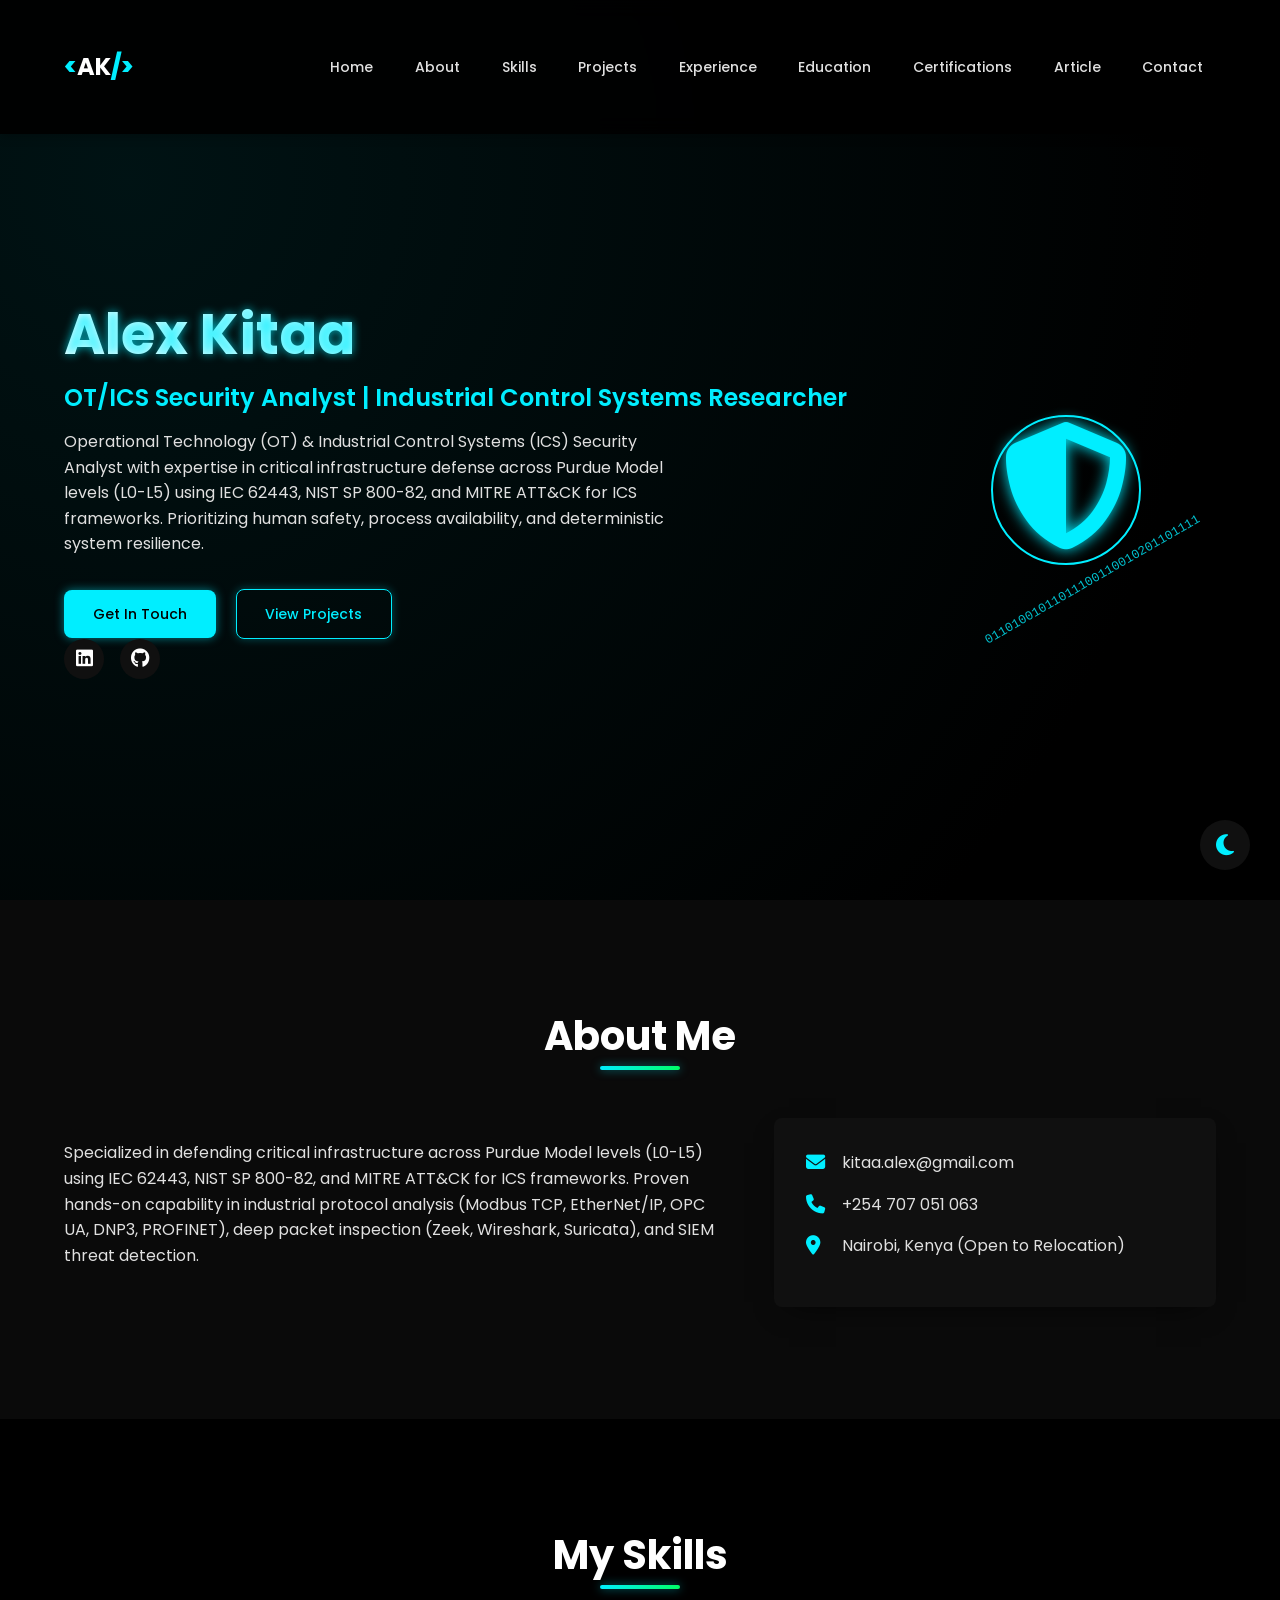
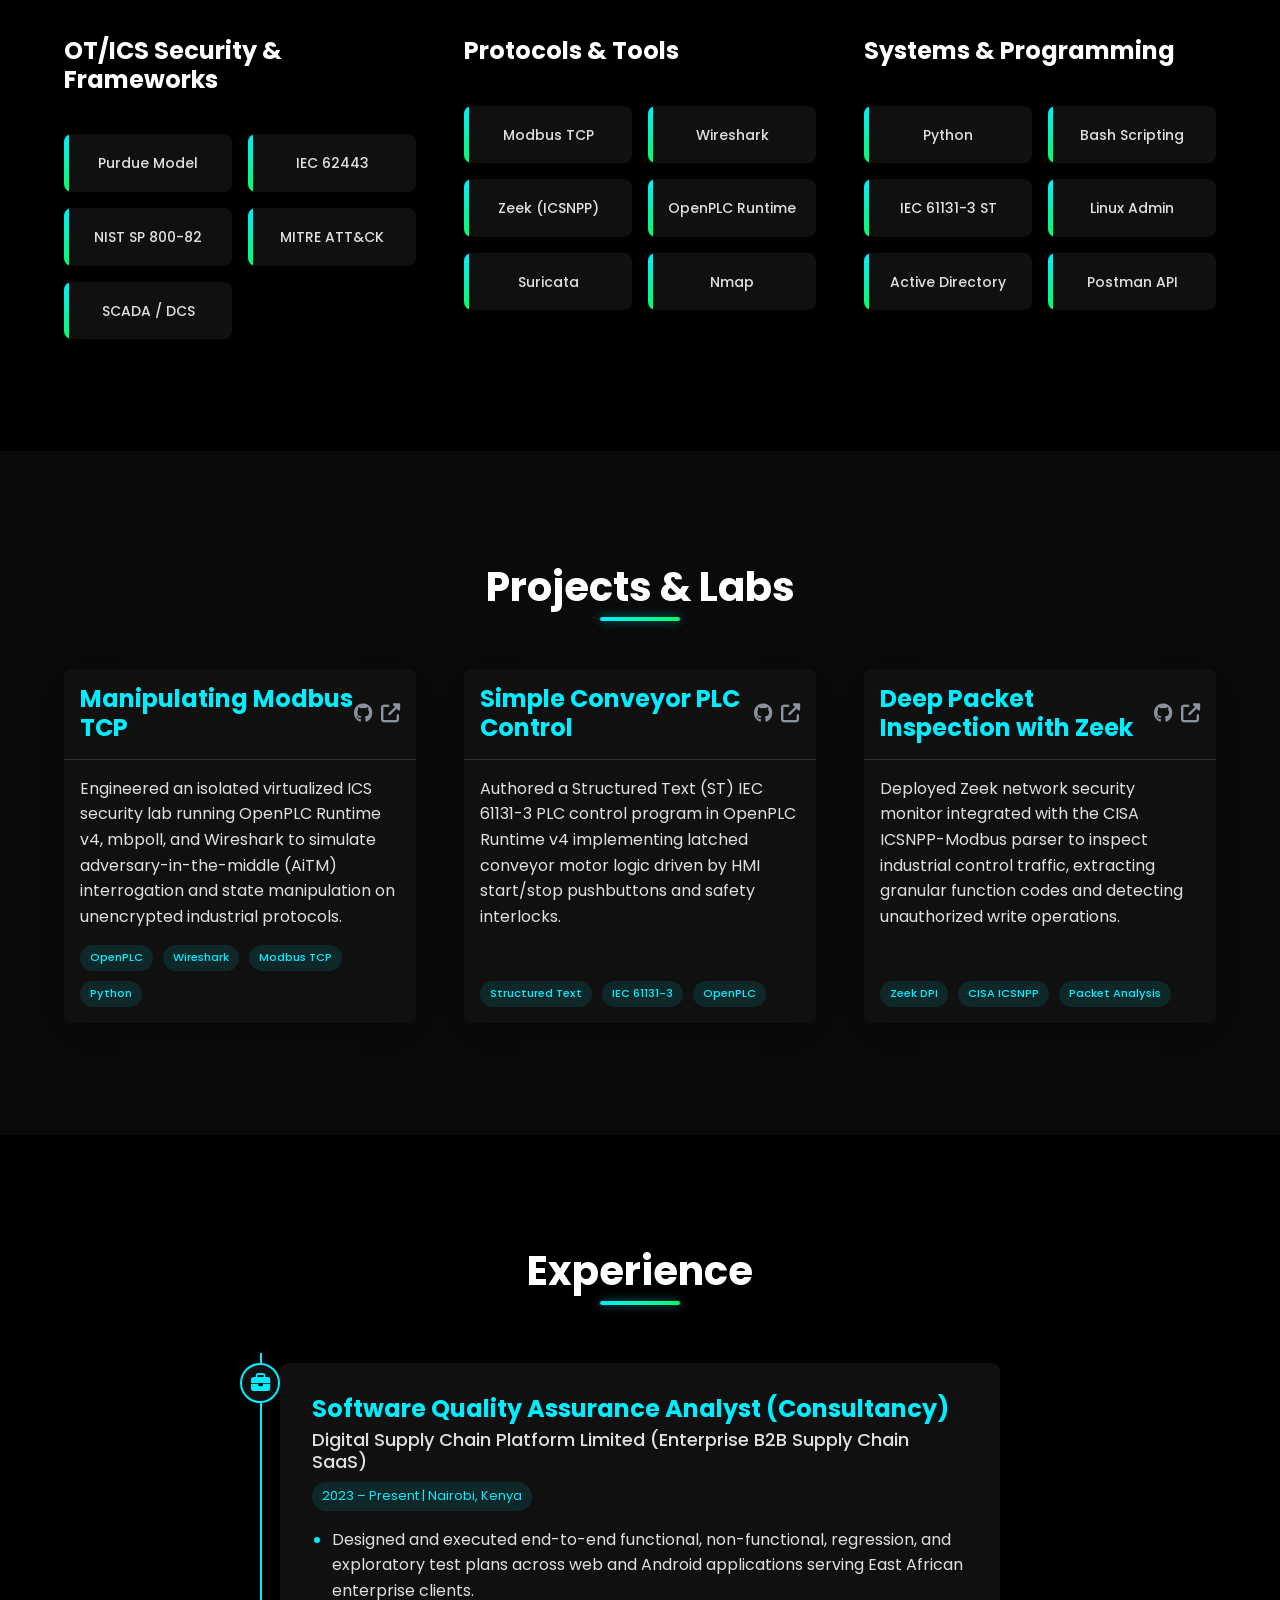
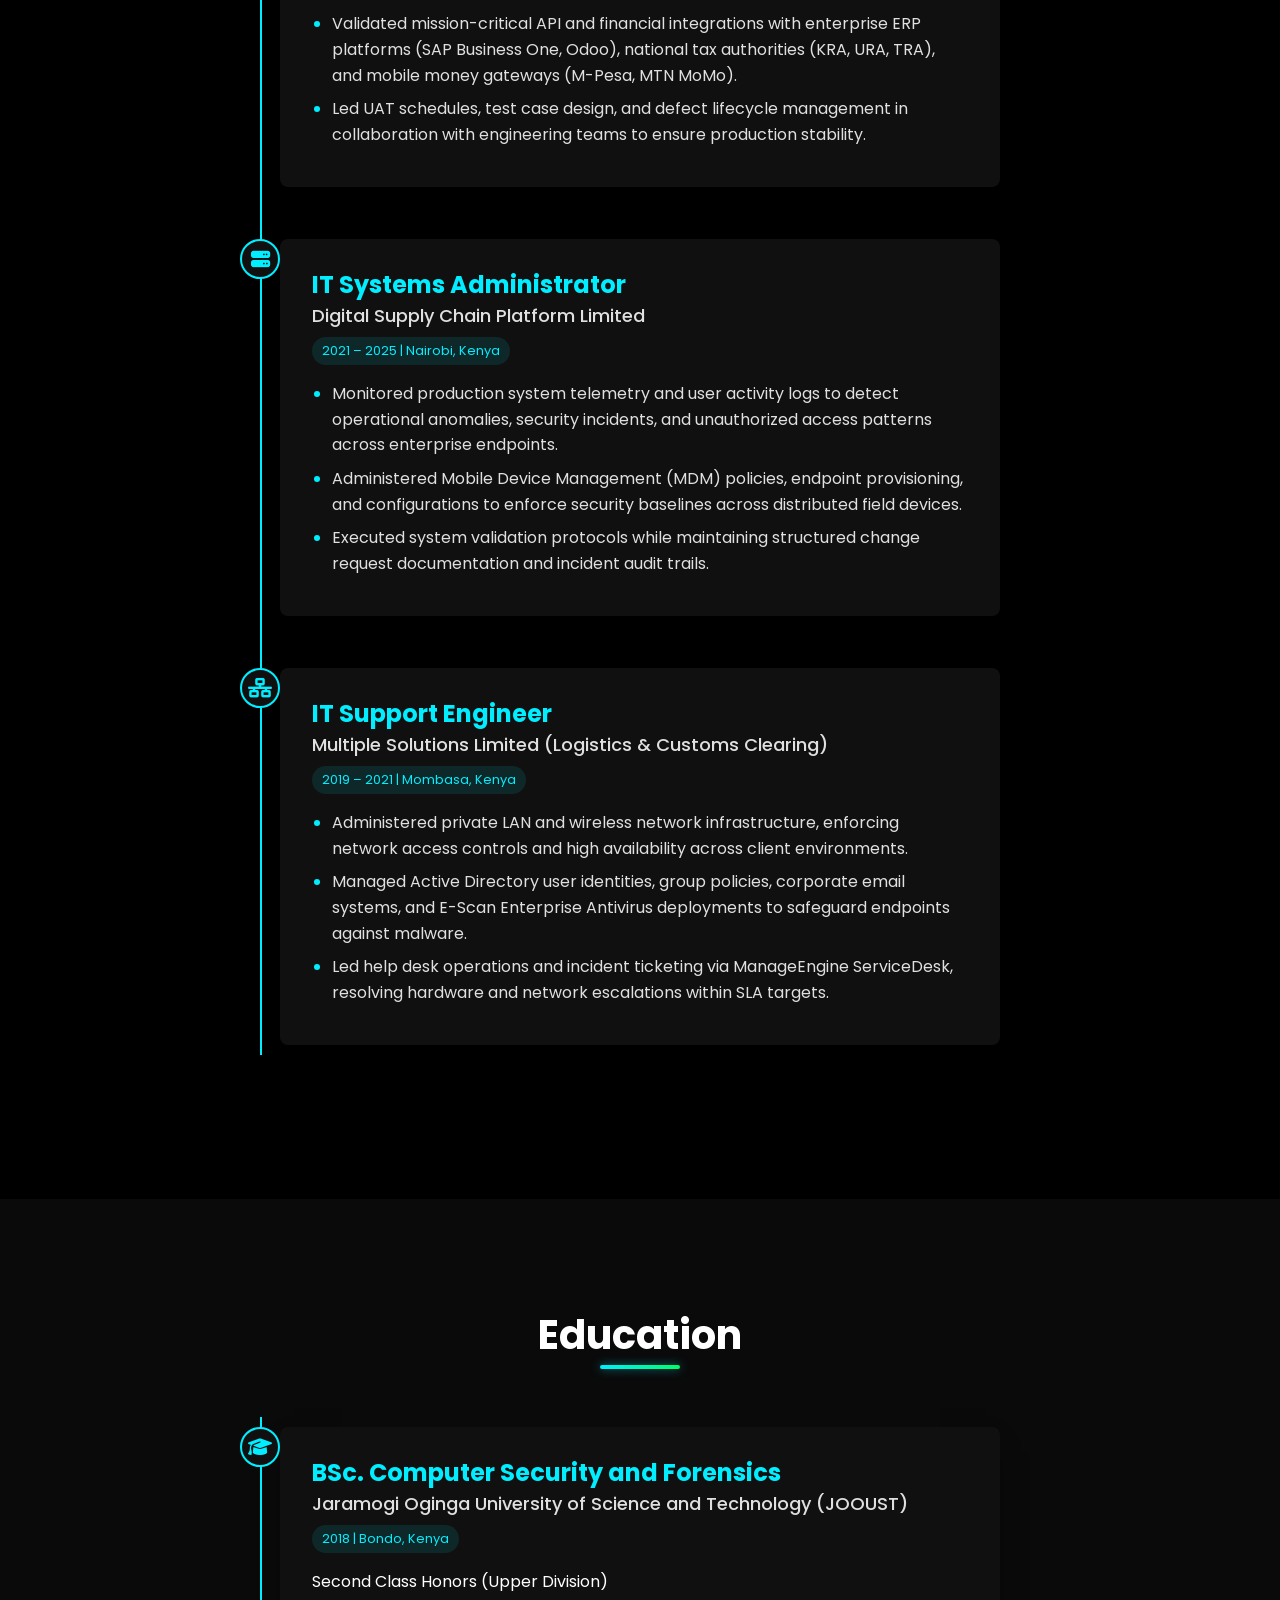
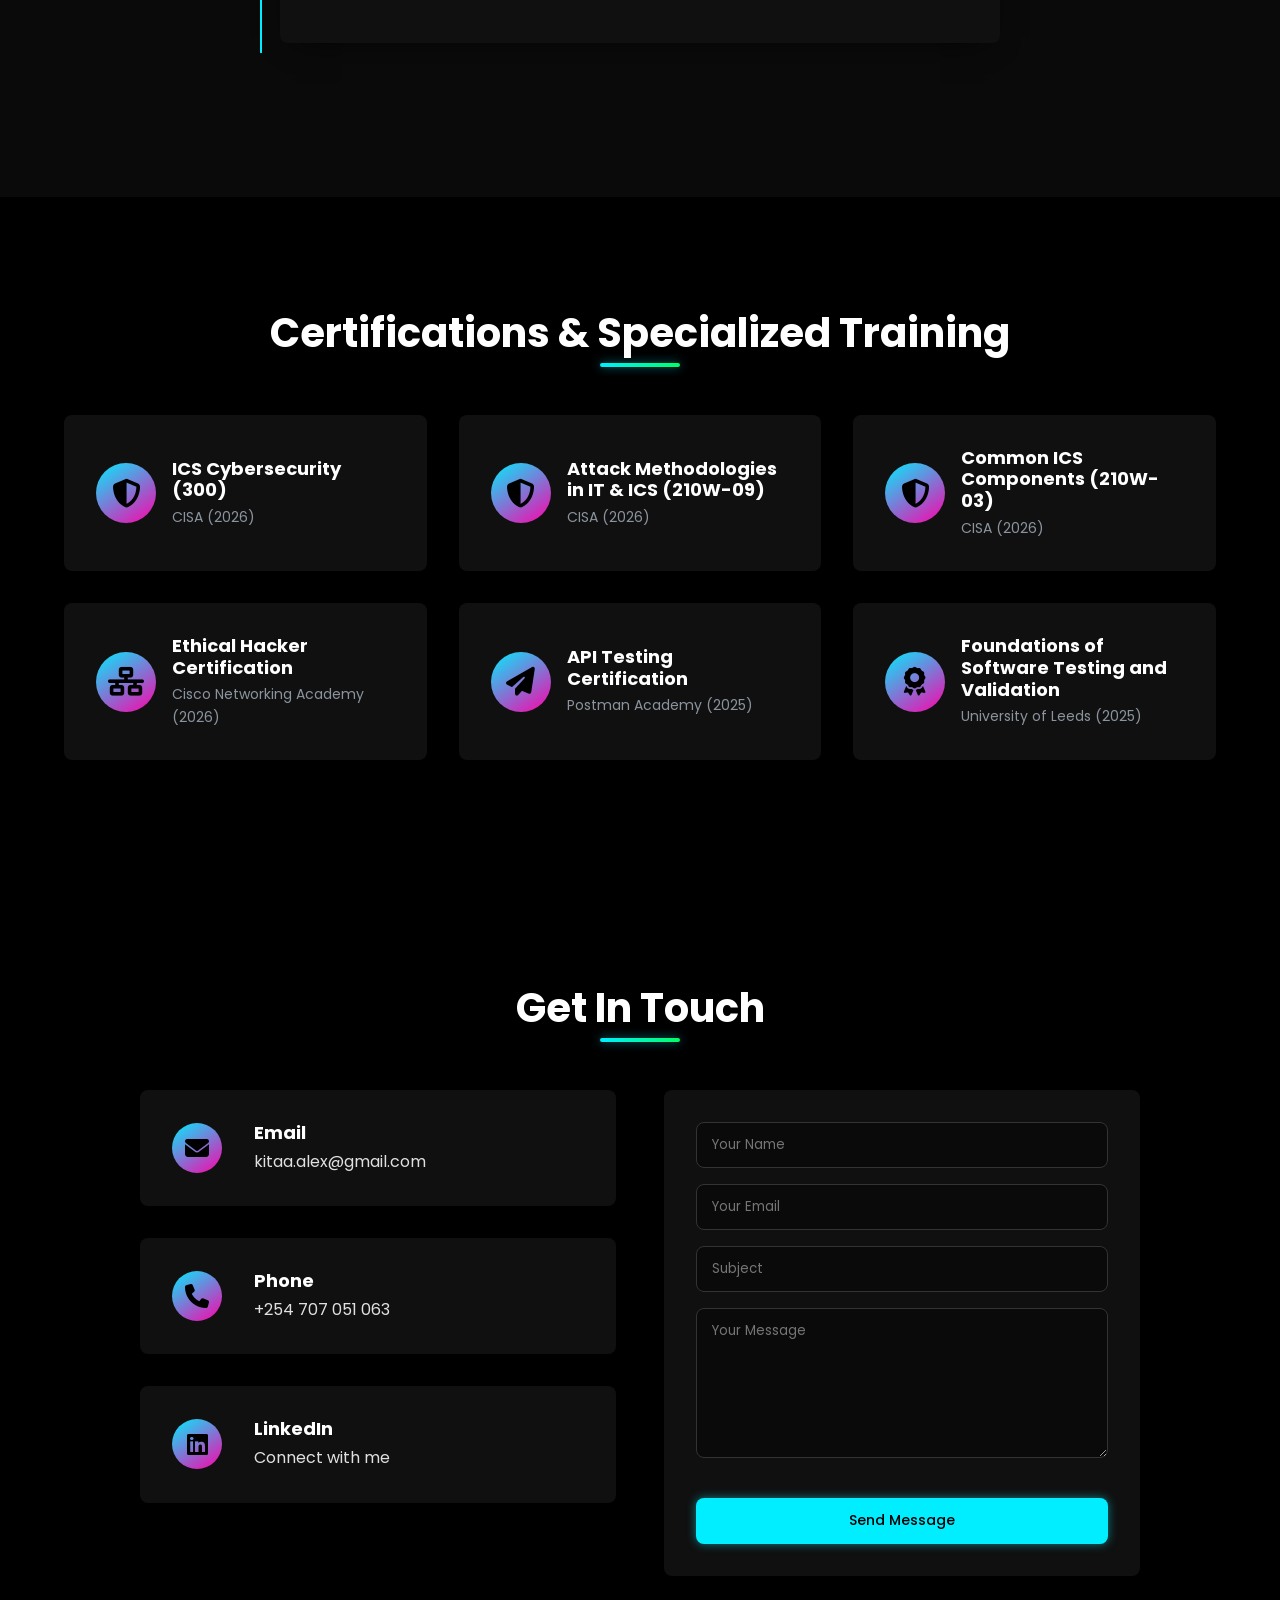
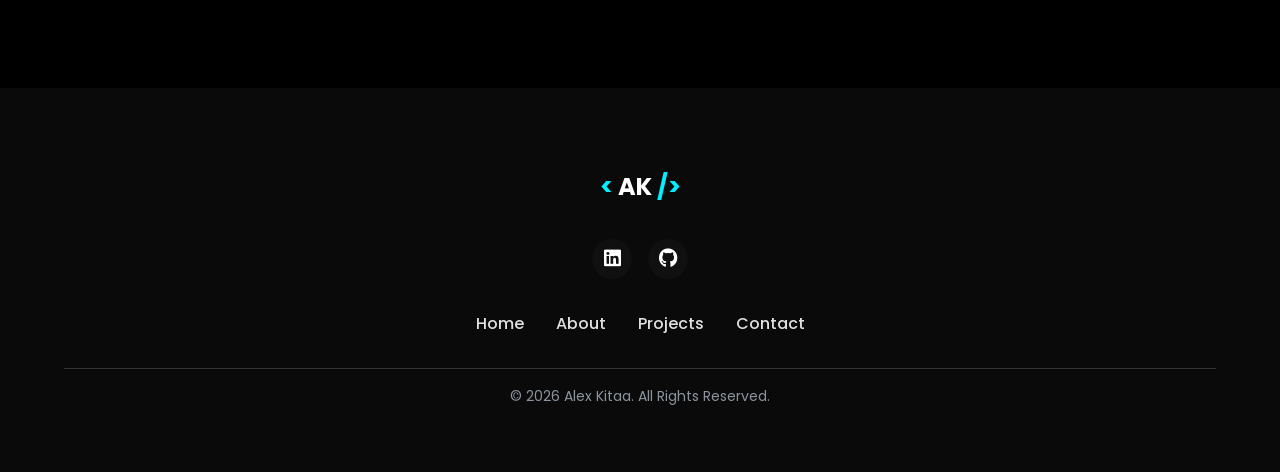
==== index.html @ 91e6d815 "Rename index.html.html to index.html" ====
<!DOCTYPE html>
<html lang="en">
<head>
    <meta charset="UTF-8">
    <meta name="viewport" content="width=device-width, initial-scale=1.0">
    <title>Alex Kitaa | OT/ICS Security Analyst | Industrial Network Security</title>
    <link rel="stylesheet" href="style.css">
    <link rel="stylesheet" href="https://cdnjs.cloudflare.com/ajax/libs/font-awesome/6.5.1/css/all.min.css">
    <link href="https://fonts.googleapis.com/css2?family=Poppins:wght@300;400;500;600;700;800&display=swap" rel="stylesheet">
</head>
<body>
    <!-- Header Navigation -->
    <header>
        <div class="container">
            <nav>
                <div class="logo">
                    <a href="#home"><span>&lt;</span> AK <span>/&gt;</span></a>
                </div>
                <ul class="nav-links">
                    <li><a href="#home">Home</a></li>
                    <li><a href="#about">About</a></li>
                    <li><a href="#skills">Skills</a></li>
                    <li><a href="#projects">Projects</a></li>
                    <li><a href="#experience">Experience</a></li>
                    <li><a href="#education">Education</a></li>
                    <li><a href="#certifications">Certifications</a></li>
                    <li><a href="#article">Article</a></li>
                    <li><a href="#contact">Contact</a></li>
                </ul>
                <div class="hamburger">
                    <div class="line"></div>
                    <div class="line"></div>
                    <div class="line"></div>
                </div>
            </nav>
        </div>
    </header>

    <!-- Hero Section -->
    <section id="home" class="hero">
        <div class="container">
            <div class="hero-content">
                <div class="hero-text">
                    <h1>Alex Kitaa</h1>
                    <h2>OT/ICS Security Analyst | Industrial Control Systems Researcher</h2>
                    <p>Operational Technology (OT) & Industrial Control Systems (ICS) Security Analyst with expertise in critical infrastructure defense across Purdue Model levels (L0-L5) using IEC 62443, NIST SP 800-82, and MITRE ATT&CK for ICS frameworks. Prioritizing human safety, process availability, and deterministic system resilience.</p>
                    <div class="cta-buttons">
                        <a href="#contact" class="btn primary-btn">Get In Touch</a>
                        <a href="#projects" class="btn secondary-btn">View Projects</a>
                    </div>
                    <div class="social-icons">
                        <a href="https://www.linkedin.com/in/kitaa-kyalo" target="_blank"><i class="fab fa-linkedin"></i></a>
                        <a href="https://github.com/alexkitaa" target="_blank"><i class="fab fa-github"></i></a>
                    </div>
                </div>
                <div class="hero-image">
                    <div class="security-graphic">
                        <div class="shield">
                            <i class="fas fa-shield-alt"></i>
                            <div class="ripple"></div>
                        </div>
                        <div class="binary">01101001 01101110 01100102 01101111</div>
                    </div>
                </div>
            </div>
        </div>
    </section>

    <!-- About Section -->
    <section id="about" class="about">
        <div class="container">
            <div class="section-header">
                <h2>About Me</h2>
                <div class="underline"></div>
            </div>
            <div class="about-content">
                <div class="about-text">
                    <p>Specialized in defending critical infrastructure across Purdue Model levels (L0-L5) using IEC 62443, NIST SP 800-82, and MITRE ATT&CK for ICS frameworks. Proven hands-on capability in industrial protocol analysis (Modbus TCP, EtherNet/IP, OPC UA, DNP3, PROFINET), deep packet inspection (Zeek, Wireshark, Suricata), and SIEM threat detection.</p>
                </div>
                <div class="contact-info">
                    <div class="contact-item">
                        <i class="fas fa-envelope"></i>
                        <span>kitaa.alex@gmail.com</span>
                    </div>
                    <div class="contact-item">
                        <i class="fas fa-phone"></i>
                        <span>+254 707 051 063</span>
                    </div>
                    <div class="contact-item">
                        <i class="fas fa-map-marker-alt"></i>
                        <span>Nairobi, Kenya (Open to Relocation)</span>
                    </div>
                </div>
            </div>
        </div>
    </section>

    <!-- Skills Section -->
    <section id="skills" class="skills">
        <div class="container">
            <div class="section-header">
                <h2>My Skills</h2>
                <div class="underline"></div>
            </div>
            <div class="skills-container">
                <div class="skill-category">
                    <h3>OT/ICS Security & Frameworks</h3>
                    <div class="skills-grid">
                        <div class="skill-item"><span>Purdue Model</span></div>
                        <div class="skill-item"><span>IEC 62443</span></div>
                        <div class="skill-item"><span>NIST SP 800-82</span></div>
                        <div class="skill-item"><span>MITRE ATT&CK</span></div>
                        <div class="skill-item"><span>SCADA / DCS</span></div>
                    </div>
                </div>
                <div class="skill-category">
                    <h3>Protocols & Tools</h3>
                    <div class="skills-grid">
                        <div class="skill-item"><span>Modbus TCP</span></div>
                        <div class="skill-item"><span>Wireshark</span></div>
                        <div class="skill-item"><span>Zeek (ICSNPP)</span></div>
                        <div class="skill-item"><span>OpenPLC Runtime</span></div>
                        <div class="skill-item"><span>Suricata</span></div>
                        <div class="skill-item"><span>Nmap</span></div>
                    </div>
                </div>
                <div class="skill-category">
                    <h3>Systems & Programming</h3>
                    <div class="skills-grid">
                        <div class="skill-item"><span>Python</span></div>
                        <div class="skill-item"><span>Bash Scripting</span></div>
                        <div class="skill-item"><span>IEC 61131-3 ST</span></div>
                        <div class="skill-item"><span>Linux Admin</span></div>
                        <div class="skill-item"><span>Active Directory</span></div>
                        <div class="skill-item"><span>Postman API</span></div>
                    </div>
                </div>
            </div>
        </div>
    </section>

    <!-- Projects Section -->
    <section id="projects" class="projects">
        <div class="container">
            <div class="section-header">
                <h2>Projects & Labs</h2>
                <div class="underline"></div>
            </div>
            <div class="projects-grid">
                <!-- Project 1 -->
                <div class="project-card">
                    <div class="project-header">
                        <h3>Manipulating Modbus TCP</h3>
                        <div class="project-links">
                            <a href="https://github.com/alexkitaa/manipulating-modbus_tcp" target="_blank"><i class="fab fa-github"></i></a>
                            <a href="https://github.com/alexkitaa/manipulating-modbus_tcp" target="_blank"><i class="fas fa-external-link-alt"></i></a>
                        </div>
                    </div>
                    <div class="project-body">
                        <p class="project-description">Engineered an isolated virtualized ICS security lab running OpenPLC Runtime v4, mbpoll, and Wireshark to simulate adversary-in-the-middle (AiTM) interrogation and state manipulation on unencrypted industrial protocols.</p>
                        <div class="project-tech">
                            <span>OpenPLC</span>
                            <span>Wireshark</span>
                            <span>Modbus TCP</span>
                            <span>Python</span>
                        </div>
                    </div>
                </div>

                <!-- Project 2 -->
                <div class="project-card">
                    <div class="project-header">
                        <h3>Simple Conveyor PLC Control</h3>
                        <div class="project-links">
                            <a href="https://github.com/alexkitaa/simple-conveyor" target="_blank"><i class="fab fa-github"></i></a>
                            <a href="https://github.com/alexkitaa/simple-conveyor" target="_blank"><i class="fas fa-external-link-alt"></i></a>
                        </div>
                    </div>
                    <div class="project-body">
                        <p class="project-description">Authored a Structured Text (ST) IEC 61131-3 PLC control program in OpenPLC Runtime v4 implementing latched conveyor motor logic driven by HMI start/stop pushbuttons and safety interlocks.</p>
                        <div class="project-tech">
                            <span>Structured Text</span>
                            <span>IEC 61131-3</span>
                            <span>OpenPLC</span>
                        </div>
                    </div>
                </div>

                <!-- Project 3 -->
                <div class="project-card">
                    <div class="project-header">
                        <h3>Deep Packet Inspection with Zeek</h3>
                        <div class="project-links">
                            <a href="https://github.com/alexkitaa" target="_blank"><i class="fab fa-github"></i></a>
                            <a href="https://github.com/alexkitaa" target="_blank"><i class="fas fa-external-link-alt"></i></a>
                        </div>
                    </div>
                    <div class="project-body">
                        <p class="project-description">Deployed Zeek network security monitor integrated with the CISA ICSNPP-Modbus parser to inspect industrial control traffic, extracting granular function codes and detecting unauthorized write operations.</p>
                        <div class="project-tech">
                            <span>Zeek DPI</span>
                            <span>CISA ICSNPP</span>
                            <span>Packet Analysis</span>
                        </div>
                    </div>
                </div>
            </div>
        </div>
    </section>

    <!-- Experience Section -->
    <section id="experience" class="experience">
        <div class="container">
            <div class="section-header">
                <h2>Experience</h2>
                <div class="underline"></div>
            </div>
            <div class="timeline">
                <div class="timeline-item">
                    <div class="timeline-icon">
                        <i class="fas fa-briefcase"></i>
                    </div>
                    <div class="timeline-content">
                        <h3>Software Quality Assurance Analyst (Consultancy)</h3>
                        <h4>Digital Supply Chain Platform Limited (Enterprise B2B Supply Chain SaaS)</h4>
                        <span class="timeline-date">2023 – Present | Nairobi, Kenya</span>
                        <ul>
                            <li>Designed and executed end-to-end functional, non-functional, regression, and exploratory test plans across web and Android applications serving East African enterprise clients.</li>
                            <li>Validated mission-critical API and financial integrations with enterprise ERP platforms (SAP Business One, Odoo), national tax authorities (KRA, URA, TRA), and mobile money gateways (M-Pesa, MTN MoMo).</li>
                            <li>Led UAT schedules, test case design, and defect lifecycle management in collaboration with engineering teams to ensure production stability.</li>
                        </ul>
                    </div>
                </div>
                <div class="timeline-item">
                    <div class="timeline-icon">
                        <i class="fas fa-server"></i>
                    </div>
                    <div class="timeline-content">
                        <h3>IT Systems Administrator</h3>
                        <h4>Digital Supply Chain Platform Limited</h4>
                        <span class="timeline-date">2021 – 2025 | Nairobi, Kenya</span>
                        <ul>
                            <li>Monitored production system telemetry and user activity logs to detect operational anomalies, security incidents, and unauthorized access patterns across enterprise endpoints.</li>
                            <li>Administered Mobile Device Management (MDM) policies, endpoint provisioning, and configurations to enforce security baselines across distributed field devices.</li>
                            <li>Executed system validation protocols while maintaining structured change request documentation and incident audit trails.</li>
                        </ul>
                    </div>
                </div>
                <div class="timeline-item">
                    <div class="timeline-icon">
                        <i class="fas fa-network-wired"></i>
                    </div>
                    <div class="timeline-content">
                        <h3>IT Support Engineer</h3>
                        <h4>Multiple Solutions Limited (Logistics & Customs Clearing)</h4>
                        <span class="timeline-date">2019 – 2021 | Mombasa, Kenya</span>
                        <ul>
                            <li>Administered private LAN and wireless network infrastructure, enforcing network access controls and high availability across client environments.</li>
                            <li>Managed Active Directory user identities, group policies, corporate email systems, and E-Scan Enterprise Antivirus deployments to safeguard endpoints against malware.</li>
                            <li>Led help desk operations and incident ticketing via ManageEngine ServiceDesk, resolving hardware and network escalations within SLA targets.</li>
                        </ul>
                    </div>
                </div>
            </div>
        </div>
    </section>

    <!-- Education Section -->
    <section id="education" class="education">
        <div class="container">
            <div class="section-header">
                <h2>Education</h2>
                <div class="underline"></div>
            </div>
            <div class="timeline">
                <div class="timeline-item">
                    <div class="timeline-icon">
                        <i class="fas fa-graduation-cap"></i>
                    </div>
                    <div class="timeline-content">
                        <h3>BSc. Computer Security and Forensics</h3>
                        <h4>Jaramogi Oginga University of Science and Technology (JOOUST)</h4>
                        <span class="timeline-date">2018 | Bondo, Kenya</span>
                        <p>Second Class Honors (Upper Division)</p>
                    </div>
                </div>
            </div>
        </div>
    </section>

    <!-- Certifications Section -->
    <section id="certifications" class="certifications">
        <div class="container">
            <div class="section-header">
                <h2>Certifications & Specialized Training</h2>
                <div class="underline"></div>
            </div>
            <div class="certifications-grid">
                <div class="certification-card">
                    <div class="certification-logo">
                        <i class="fas fa-shield-alt"></i>
                    </div>
                    <div class="certification-content">
                        <h3>ICS Cybersecurity (300)</h3>
                        <p>CISA (2026)</p>
                    </div>
                </div>
                <div class="certification-card">
                    <div class="certification-logo">
                        <i class="fas fa-shield-alt"></i>
                    </div>
                    <div class="certification-content">
                        <h3>Attack Methodologies in IT & ICS (210W-09)</h3>
                        <p>CISA (2026)</p>
                    </div>
                </div>
                <div class="certification-card">
                    <div class="certification-logo">
                        <i class="fas fa-shield-alt"></i>
                    </div>
                    <div class="certification-content">
                        <h3>Common ICS Components (210W-03)</h3>
                        <p>CISA (2026)</p>
                    </div>
                </div>
                <div class="certification-card">
                    <div class="certification-logo">
                        <i class="fas fa-network-wired"></i>
                    </div>
                    <div class="certification-content">
                        <h3>Ethical Hacker Certification</h3>
                        <p>Cisco Networking Academy (2026)</p>
                    </div>
                </div>
                <div class="certification-card">
                    <div class="certification-logo">
                        <i class="fas fa-paper-plane"></i>
                    </div>
                    <div class="certification-content">
                        <h3>API Testing Certification</h3>
                        <p>Postman Academy (2025)</p>
                    </div>
                </div>
                <div class="certification-card">
                    <div class="certification-logo">
                        <i class="fas fa-award"></i>
                    </div>
                    <div class="certification-content">
                        <h3>Foundations of Software Testing and Validation</h3>
                        <p>University of Leeds (2025)</p>
                    </div>
                </div>
            </div>
        </div>
    </section>


    <!-- Contact Section -->
    <section id="contact" class="contact">
        <div class="container">
            <div class="section-header">
                <h2>Get In Touch</h2>
                <div class="underline"></div>
            </div>
            <div class="contact-container">
                <div class="contact-info-container">
                    <div class="contact-info-item">
                        <div class="icon">
                            <i class="fas fa-envelope"></i>
                        </div>
                        <div class="text">
                            <h3>Email</h3>
                            <p>kitaa.alex@gmail.com</p>
                        </div>
                    </div>
                    <div class="contact-info-item">
                        <div class="icon">
                            <i class="fas fa-phone"></i>
                        </div>
                        <div class="text">
                            <h3>Phone</h3>
                            <p>+254 707 051 063</p>
                        </div>
                    </div>
                    <div class="contact-info-item">
                        <div class="icon">
                            <i class="fab fa-linkedin"></i>
                        </div>
                        <div class="text">
                            <h3>LinkedIn</h3>
                            <p><a href="https://www.linkedin.com/in/kitaa-kyalo" target="_blank">Connect with me</a></p>
                        </div>
                    </div>
                </div>
                <div class="contact-form-container">
                    <form id="contact-form">
                        <div class="form-group">
                            <input type="text" id="name" placeholder="Your Name" required>
                        </div>
                        <div class="form-group">
                            <input type="email" id="email" placeholder="Your Email" required>
                        </div>
                        <div class="form-group">
                            <input type="text" id="subject" placeholder="Subject" required>
                        </div>
                        <div class="form-group">
                            <textarea id="message" placeholder="Your Message" required></textarea>
                        </div>
                        <button type="submit" class="btn primary-btn">Send Message</button>
                    </form>
                </div>
            </div>
        </div>
    </section>

    <!-- Footer -->
    <footer>
        <div class="container">
            <div class="footer-content">
                <div class="footer-logo">
                    <a href="#home"><span>&lt;</span> AK <span>/&gt;</span></a>
                </div>
                <div class="footer-social">
                    <a href="https://www.linkedin.com/in/kitaa-kyalo" target="_blank"><i class="fab fa-linkedin"></i></a>
                    <a href="https://github.com/alexkitaa" target="_blank"><i class="fab fa-github"></i></a>
                </div>
                <div class="footer-links">
                    <a href="#home">Home</a>
                    <a href="#about">About</a>
                    <a href="#projects">Projects</a>
                    <a href="#contact">Contact</a>
                </div>
                <div class="footer-bottom">
                    <p>&copy; 2026 Alex Kitaa. All Rights Reserved.</p>
                </div>
            </div>
        </div>
    </footer>

    <!-- Theme toggle -->
    <div class="theme-toggle">
        <i class="fas fa-moon"></i>
        <i class="fas fa-sun"></i>
    </div>

    <script src="script.js"></script>
</body>
</html>
---- style.css ----
/* ====================
   Variables & Colors
   ==================== */
:root {
    --primary-dark: #000000;
    --secondary-dark: #0a0a0a;
    --tertiary-dark: #101010;
    --accent-color: #00eeff;
    --accent-hover: #00aaff;
    --accent-color-2: #00ff66;
    --accent-color-3: #ff00aa;
    --text-primary: #ffffff;
    --text-secondary: #e0e0e0;
    --text-muted: #8b949e;
    --border-color: #333333;
    --success-color: #00ff66;
    --warning-color: #f0e100;
    --error-color: #ff0055;

    --font-family: 'Poppins', sans-serif;
    --fs-xl: 3.5rem;
    --fs-l: 2.5rem;
    --fs-m: 1.5rem;
    --fs-s: 1.125rem;
    --fs-xs: 0.875rem;

    --spacing-xs: 0.5rem;
    --spacing-s: 1rem;
    --spacing-m: 2rem;
    --spacing-l: 3rem;
    --spacing-xl: 5rem;

    --border-radius: 0.5rem;
    --transition: all 0.3s ease;
    --box-shadow: 0 10px 30px -15px rgba(0, 0, 0, 0.9);
    --container-max-width: 1200px;
    --glow-effect: 0 0 10px rgba(0, 238, 255, 0.7);
}

*, *::before, *::after {
    margin: 0;
    padding: 0;
    box-sizing: border-box;
}

html {
    scroll-behavior: smooth;
    scrollbar-width: thin;
    scrollbar-color: var(--accent-color) var(--primary-dark);
}

body {
    font-family: var(--font-family);
    background-color: var(--primary-dark);
    color: var(--text-primary);
    line-height: 1.6;
    overflow-x: hidden;
}

::-webkit-scrollbar {
    width: 8px;
}

::-webkit-scrollbar-track {
    background: var(--primary-dark);
}

::-webkit-scrollbar-thumb {
    background-color: var(--accent-color);
    border-radius: 6px;
}

h1, h2, h3, h4, h5, h6 {
    margin-bottom: var(--spacing-s);
    line-height: 1.2;
    font-weight: 700;
}

h1 {
    font-size: var(--fs-xl);
    background: linear-gradient(45deg, var(--text-primary), var(--accent-color));
    -webkit-background-clip: text;
    -webkit-text-fill-color: transparent;
    text-shadow: var(--glow-effect);
}

h2 { font-size: var(--fs-l); }
h3 { font-size: var(--fs-m); }

p { margin-bottom: var(--spacing-s); }

a {
    color: var(--accent-color);
    text-decoration: none;
    transition: var(--transition);
}

a:hover { color: var(--accent-hover); }

img { max-width: 100%; height: auto; display: block; }

ul, ol { list-style: none; padding-left: 0; }

button, .btn {
    cursor: pointer;
    border: none;
    font-family: var(--font-family);
    font-size: var(--fs-xs);
    transition: var(--transition);
}

.container {
    width: 90%;
    max-width: var(--container-max-width);
    margin: 0 auto;
    padding: var(--spacing-m) 0;
}

.section-header { text-align: center; margin-bottom: var(--spacing-l); }

.underline {
    height: 4px;
    width: 80px;
    background: linear-gradient(90deg, var(--accent-color), var(--accent-color-2));
    margin: 0 auto;
    margin-top: -10px;
    border-radius: 2px;
    box-shadow: 0 0 10px rgba(0, 238, 255, 0.5);
}

.btn {
    display: inline-block;
    padding: 0.8rem 1.8rem;
    border-radius: var(--border-radius);
    font-weight: 500;
    text-align: center;
    margin-right: var(--spacing-s);
    font-size: var(--fs-xs);
}

.primary-btn {
    background-color: var(--accent-color);
    color: var(--primary-dark);
    box-shadow: 0 0 10px rgba(0, 238, 255, 0.5);
}

.primary-btn:hover {
    background-color: var(--accent-hover);
    transform: translateY(-3px);
    box-shadow: 0 0 20px rgba(0, 238, 255, 0.8);
}

.secondary-btn {
    background-color: transparent;
    color: var(--accent-color);
    border: 1px solid var(--accent-color);
    box-shadow: 0 0 10px rgba(0, 238, 255, 0.3);
}

.secondary-btn:hover {
    background-color: rgba(0, 238, 255, 0.1);
    transform: translateY(-3px);
    box-shadow: 0 0 20px rgba(0, 238, 255, 0.5);
}

header {
    position: fixed;
    top: 0;
    left: 0;
    width: 100%;
    z-index: 1000;
    background-color: rgba(0, 0, 0, 0.9);
    backdrop-filter: blur(10px);
    box-shadow: 0 2px 10px rgba(0, 0, 0, 0.3);
    transition: var(--transition);
}

nav {
    display: flex;
    justify-content: space-between;
    align-items: center;
    padding: 1rem 0;
}

.logo a {
    font-size: var(--fs-m);
    font-weight: 700;
    color: var(--text-primary);
    display: flex;
    align-items: center;
}

.logo span { color: var(--accent-color); font-weight: 800; }

.nav-links { display: flex; gap: var(--spacing-s); }

.nav-links li a {
    color: var(--text-secondary);
    font-size: var(--fs-xs);
    font-weight: 500;
    padding: 0.5rem 0.8rem;
    position: relative;
}

.nav-links li a::before {
    content: '';
    position: absolute;
    bottom: 0;
    left: 0;
    height: 2px;
    width: 0;
    background-color: var(--accent-color);
    transition: var(--transition);
}

.nav-links li a:hover { color: var(--text-primary); }
.nav-links li a:hover::before { width: 100%; }

.hamburger { display: none; cursor: pointer; }
.hamburger .line {
    width: 25px;
    height: 2px;
    background-color: var(--text-primary);
    margin: 6px 0;
    transition: var(--transition);
}

.hero {
    min-height: 100vh;
    display: flex;
    align-items: center;
    padding-top: 80px;
    background: radial-gradient(circle at 10% 20%, rgba(0, 238, 255, 0.08) 0%, rgba(0, 0, 0, 1) 80%);
    position: relative;
    overflow: hidden;
}

.hero-content {
    display: flex;
    justify-content: space-between;
    align-items: center;
    gap: var(--spacing-l);
    position: relative;
    z-index: 2;
}

.hero-text { flex: 1; }
.hero-text h2 {
    font-size: var(--fs-m);
    font-weight: 600;
    color: var(--accent-color);
    margin-bottom: var(--spacing-s);
}
.hero-text p { color: var(--text-secondary); margin-bottom: var(--spacing-m); max-width: 600px; }

.social-icons { display: flex; gap: var(--spacing-s); }
.social-icons a {
    display: inline-flex;
    align-items: center;
    justify-content: center;
    width: 40px;
    height: 40px;
    background-color: var(--tertiary-dark);
    border-radius: 50%;
    transition: var(--transition);
}
.social-icons a:hover {
    background-color: var(--accent-color);
    transform: translateY(-3px);
    box-shadow: 0 0 15px var(--accent-color);
}
.social-icons i { color: var(--text-primary); font-size: 1.2rem; }
.social-icons a:hover i { color: var(--primary-dark); }

.security-graphic {
    position: relative;
    width: 300px;
    height: 300px;
    display: flex;
    justify-content: center;
    align-items: center;
}

.shield {
    position: relative;
    font-size: 8rem;
    color: var(--accent-color);
    animation: pulse 2s infinite;
    text-shadow: 0 0 15px var(--accent-color);
}

.ripple {
    position: absolute;
    top: 50%; left: 50%;
    transform: translate(-50%, -50%);
    width: 150px; height: 150px;
    border: 2px solid var(--accent-color);
    border-radius: 50%;
    animation: ripple 2s linear infinite;
}

.binary {
    position: absolute;
    font-family: monospace;
    font-size: 0.8rem;
    color: var(--accent-color);
    opacity: 0.8;
    transform: rotate(-30deg);
    bottom: 50px; right: 0;
}

@keyframes pulse {
    0% { transform: scale(1); text-shadow: 0 0 10px rgba(0, 238, 255, 0.5); }
    50% { transform: scale(1.05); text-shadow: 0 0 20px rgba(0, 238, 255, 0.8); }
    100% { transform: scale(1); text-shadow: 0 0 10px rgba(0, 238, 255, 0.5); }
}

@keyframes ripple {
    0% { width: 0; height: 0; opacity: 0.8; }
    100% { width: 200px; height: 200px; opacity: 0; }
}

.about { background-color: var(--secondary-dark); padding: var(--spacing-xl) 0; }
.about-content { display: grid; grid-template-columns: 3fr 2fr; gap: var(--spacing-l); align-items: center; }
.about-text p { color: var(--text-secondary); }

.contact-info {
    background-color: var(--tertiary-dark);
    padding: var(--spacing-m);
    border-radius: var(--border-radius);
    box-shadow: var(--box-shadow);
}
.contact-item { display: flex; align-items: center; margin-bottom: var(--spacing-s); }
.contact-item i { color: var(--accent-color); font-size: 1.2rem; margin-right: var(--spacing-s); width: 20px; }
.contact-item span { color: var(--text-secondary); }

.skills { padding: var(--spacing-xl) 0; background-color: var(--primary-dark); }
.skills-container { display: grid; grid-template-columns: repeat(auto-fit, minmax(300px, 1fr)); gap: var(--spacing-l); }
.skill-category h3 { position: relative; display: inline-block; margin-bottom: var(--spacing-m); padding-bottom: var(--spacing-xs); }
.skills-grid { display: grid; grid-template-columns: repeat(auto-fill, minmax(120px, 1fr)); gap: var(--spacing-s); }
.skill-item {
    background-color: var(--tertiary-dark);
    border-radius: var(--border-radius);
    padding: var(--spacing-s);
    text-align: center;
    transition: var(--transition);
    position: relative;
    overflow: hidden;
}
.skill-item::before {
    content: '';
    position: absolute; top: 0; left: 0; width: 5px; height: 100%;
    background: linear-gradient(180deg, var(--accent-color), var(--accent-color-2));
}
.skill-item:hover { transform: translateY(-5px); box-shadow: var(--box-shadow), 0 0 15px rgba(0, 238, 255, 0.5); }
.skill-item span { color: var(--text-secondary); font-weight: 500; font-size: var(--fs-xs); }

.projects { background-color: var(--secondary-dark); padding: var(--spacing-xl) 0; }
.projects-grid { display: grid; grid-template-columns: repeat(auto-fill, minmax(350px, 1fr)); gap: var(--spacing-l); }
.project-card {
    background-color: var(--tertiary-dark);
    border-radius: var(--border-radius);
    overflow: hidden;
    box-shadow: var(--box-shadow);
    transition: var(--transition);
    display: flex;
    flex-direction: column;
}
.project-card:hover { transform: translateY(-10px); border: 1px solid rgba(0, 238, 255, 0.3); }
.project-header { padding: var(--spacing-s); border-bottom: 1px solid var(--border-color); display: flex; justify-content: space-between; align-items: center; }
.project-header h3 { margin-bottom: 0; color: var(--accent-color); }
.project-links { display: flex; gap: var(--spacing-xs); }
.project-links a { color: var(--text-muted); font-size: 1.2rem; }
.project-links a:hover { color: var(--accent-color); }
.project-body { padding: var(--spacing-s); flex-grow: 1; display: flex; flex-direction: column; }
.project-description { color: var(--text-secondary); margin-bottom: var(--spacing-s); flex-grow: 1; }
.project-tech { display: flex; flex-wrap: wrap; gap: 10px; margin-top: auto; }
.project-tech span {
    background-color: rgba(0, 238, 255, 0.1);
    color: var(--accent-color);
    padding: 4px 10px;
    border-radius: 20px;
    font-size: 0.7rem;
    font-weight: 500;
}

.experience, .education { padding: var(--spacing-xl) 0; }
.experience { background-color: var(--primary-dark); }
.education { background-color: var(--secondary-dark); }
.timeline { position: relative; max-width: 800px; margin: 0 auto; }
.timeline::after { content: ''; position: absolute; width: 2px; background-color: var(--accent-color); top: 0; bottom: 0; left: 20px; }
.timeline-item { padding: 10px 40px; position: relative; margin-bottom: var(--spacing-m); }
.timeline-icon {
    position: absolute; width: 40px; height: 40px; left: 0;
    background-color: var(--tertiary-dark); border: 2px solid var(--accent-color);
    border-radius: 50%; z-index: 1; display: flex; align-items: center; justify-content: center;
}
.timeline-icon i { color: var(--accent-color); font-size: 1.2rem; }
.timeline-content {
    padding: var(--spacing-m); background-color: var(--tertiary-dark);
    border-radius: var(--border-radius); box-shadow: var(--box-shadow); transition: var(--transition);
}
.timeline-content:hover { transform: translateY(-5px); }
.timeline-content h3 { color: var(--accent-color); margin-bottom: 5px; }
.timeline-content h4 { color: var(--text-secondary); font-size: var(--fs-s); margin-bottom: 10px; font-weight: 500; }
.timeline-date {
    display: inline-block; padding: 4px 10px; background-color: rgba(0, 238, 255, 0.1);
    color: var(--accent-color); border-radius: 20px; font-size: 0.8rem; margin-bottom: var(--spacing-s);
}
.timeline-content ul { list-style-type: disc; padding-left: 20px; color: var(--text-secondary); }
.timeline-content ul li { margin-bottom: 8px; }
.timeline-content ul li::marker { color: var(--accent-color); }

.certifications { background-color: var(--primary-dark); padding: var(--spacing-xl) 0; }
.certifications-grid { display: grid; grid-template-columns: repeat(auto-fill, minmax(280px, 1fr)); gap: var(--spacing-m); }
.certification-card {
    background-color: var(--tertiary-dark); border-radius: var(--border-radius);
    padding: var(--spacing-m); display: flex; align-items: center; box-shadow: var(--box-shadow); transition: var(--transition);
}
.certification-card:hover { transform: translateY(-5px); }
.certification-logo {
    width: 60px; height: 60px; border-radius: 50%;
    background: linear-gradient(145deg, var(--accent-color), var(--accent-color-3));
    margin-right: var(--spacing-s); display: flex; align-items: center; justify-content: center; flex-shrink: 0;
}
.certification-logo i { color: var(--primary-dark); font-size: 1.8rem; }
.certification-content h3 { font-size: var(--fs-s); margin-bottom: 5px; }
.certification-content p { color: var(--text-muted); font-size: var(--fs-xs); margin-bottom: 0; }

.article { background-color: var(--secondary-dark); padding: var(--spacing-xl) 0; }
.article-grid { display: grid; grid-template-columns: repeat(auto-fill, minmax(350px, 1fr)); gap: var(--spacing-l); margin-bottom: var(--spacing-l); }
.article-card {
    background-color: var(--tertiary-dark); border-radius: var(--border-radius);
    overflow: hidden; box-shadow: var(--box-shadow); transition: var(--transition); display: flex; flex-direction: column;
}
.article-card:hover { transform: translateY(-10px); }
.article-img { overflow: hidden; height: 200px; }
.article-img img { width: 100%; height: 100%; object-fit: cover; transition: transform 0.5s ease; }
.article-card:hover .article-img img { transform: scale(1.05); }
.article-content { padding: var(--spacing-m); flex-grow: 1; display: flex; flex-direction: column; }
.article-content h3 { font-size: var(--fs-s); margin-bottom: var(--spacing-s); }
.article-content p { color: var(--text-secondary); margin-bottom: var(--spacing-s); flex-grow: 1; }
.read-more { display: inline-flex; align-items: center; margin-top: auto; color: var(--accent-color); font-weight: 500; font-size: var(--fs-xs); }
.article-cta { text-align: center; }

.contact { background-color: var(--primary-dark); padding: var(--spacing-xl) 0; }
.contact-container { display: grid; grid-template-columns: 1fr 1fr; gap: var(--spacing-l); max-width: 1000px; margin: 0 auto; }
.contact-info-container { display: flex; flex-direction: column; gap: var(--spacing-m); }
.contact-info-item {
    display: flex; align-items: center; padding: var(--spacing-m);
    background-color: var(--tertiary-dark); border-radius: var(--border-radius); box-shadow: var(--box-shadow);
}
.contact-info-item .icon {
    width: 50px; height: 50px; border-radius: 50%;
    background: linear-gradient(145deg, var(--accent-color), var(--accent-color-3));
    display: flex; align-items: center; justify-content: center; margin-right: var(--spacing-m); flex-shrink: 0;
}
.contact-info-item .icon i { color: var(--primary-dark); font-size: 1.5rem; }
.contact-info-item .text h3 { margin-bottom: 5px; font-size: var(--fs-s); }
.contact-info-item .text p, .contact-info-item .text a { color: var(--text-secondary); margin-bottom: 0; }

.contact-form-container { background-color: var(--tertiary-dark); padding: var(--spacing-m); border-radius: var(--border-radius); box-shadow: var(--box-shadow); }
.form-group { margin-bottom: var(--spacing-s); }
.form-group input, .form-group textarea {
    width: 100%; padding: 12px 15px; background-color: var(--secondary-dark);
    border: 1px solid var(--border-color); border-radius: var(--border-radius); color: var(--text-primary); font-family: var(--font-family);
}
.form-group textarea { min-height: 150px; resize: vertical; }
.form-group input:focus, .form-group textarea:focus { outline: none; border-color: var(--accent-color); box-shadow: 0 0 0 2px rgba(0, 238, 255, 0.2); }
.contact-form-container .primary-btn { width: 100%; margin-top: var(--spacing-s); }

footer { background-color: var(--secondary-dark); padding: var(--spacing-l) 0 var(--spacing-s); text-align: center; }
.footer-logo { margin-bottom: var(--spacing-m); }
.footer-logo a { font-size: var(--fs-m); font-weight: 700; color: var(--text-primary); }
.footer-logo span { color: var(--accent-color); }
.footer-social { display: flex; justify-content: center; gap: var(--spacing-s); margin-bottom: var(--spacing-m); }
.footer-social a {
    display: inline-flex; align-items: center; justify-content: center;
    width: 40px; height: 40px; background-color: var(--tertiary-dark); border-radius: 50%;
}
.footer-social a i { color: var(--text-primary); font-size: 1.2rem; }
.footer-links { display: flex; justify-content: center; gap: var(--spacing-m); margin-bottom: var(--spacing-m); }
.footer-links a { color: var(--text-secondary); font-weight: 500; }
.footer-bottom { margin-top: var(--spacing-m); padding-top: var(--spacing-s); border-top: 1px solid var(--border-color); }
.footer-bottom p { color: var(--text-muted); font-size: var(--fs-xs); }

.theme-toggle {
    position: fixed; bottom: 30px; right: 30px; width: 50px; height: 50px;
    border-radius: 50%; background-color: var(--tertiary-dark); display: flex; align-items: center; justify-content: center; cursor: pointer; z-index: 999; box-shadow: var(--box-shadow);
}
.theme-toggle i { color: var(--accent-color); font-size: 1.5rem; }
.theme-toggle .fa-sun { display: none; }

@media only screen and (max-width: 992px) {
    .nav-links {
        position: fixed; top: 0; right: -100%; width: 250px; height: 100vh;
        background-color: var(--secondary-dark); flex-direction: column; justify-content: center; align-items: center; transition: 0.5s; z-index: 900;
    }
    .nav-active { right: 0; }
    .hamburger { display: block; z-index: 1000; }
    .hero-content { flex-direction: column; text-align: center; }
    .about-content, .contact-container { grid-template-columns: 1fr; }
    .projects-grid, .article-grid { grid-template-columns: repeat(auto-fill, minmax(300px, 1fr)); }
}
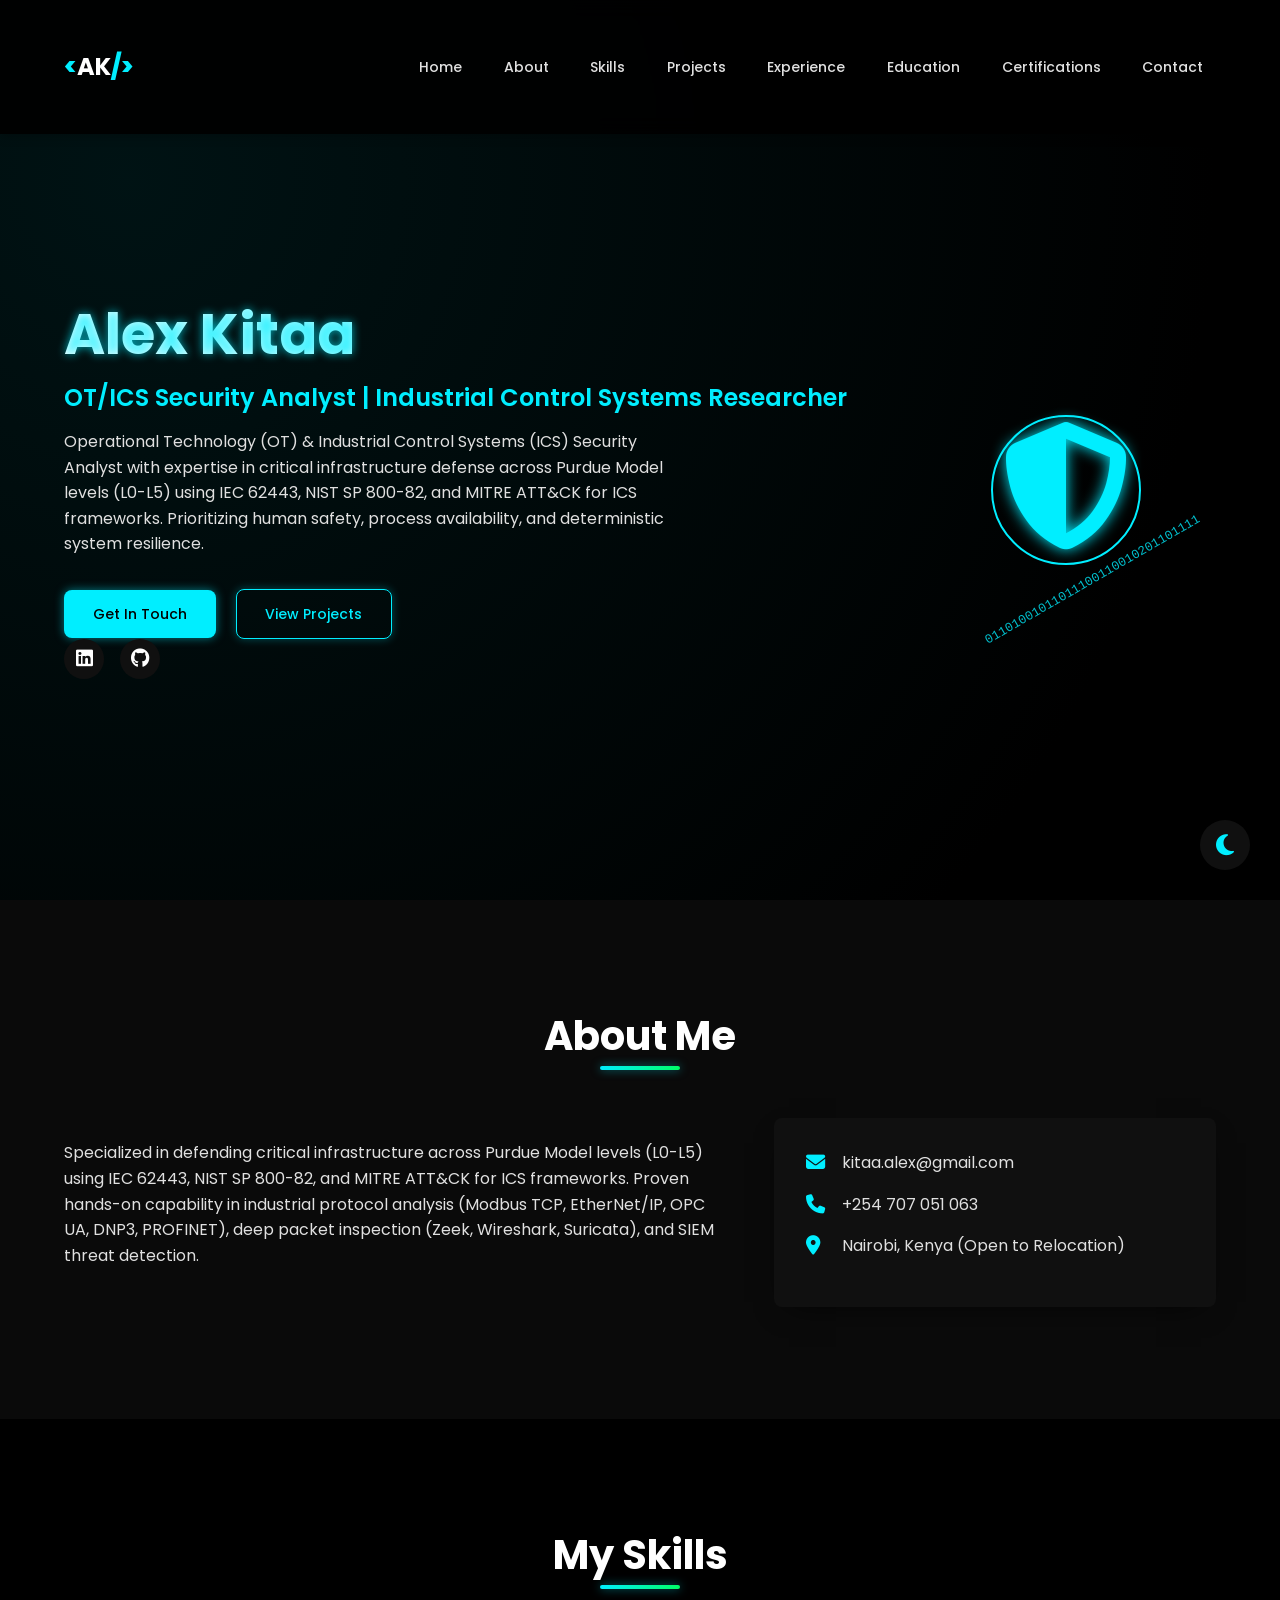
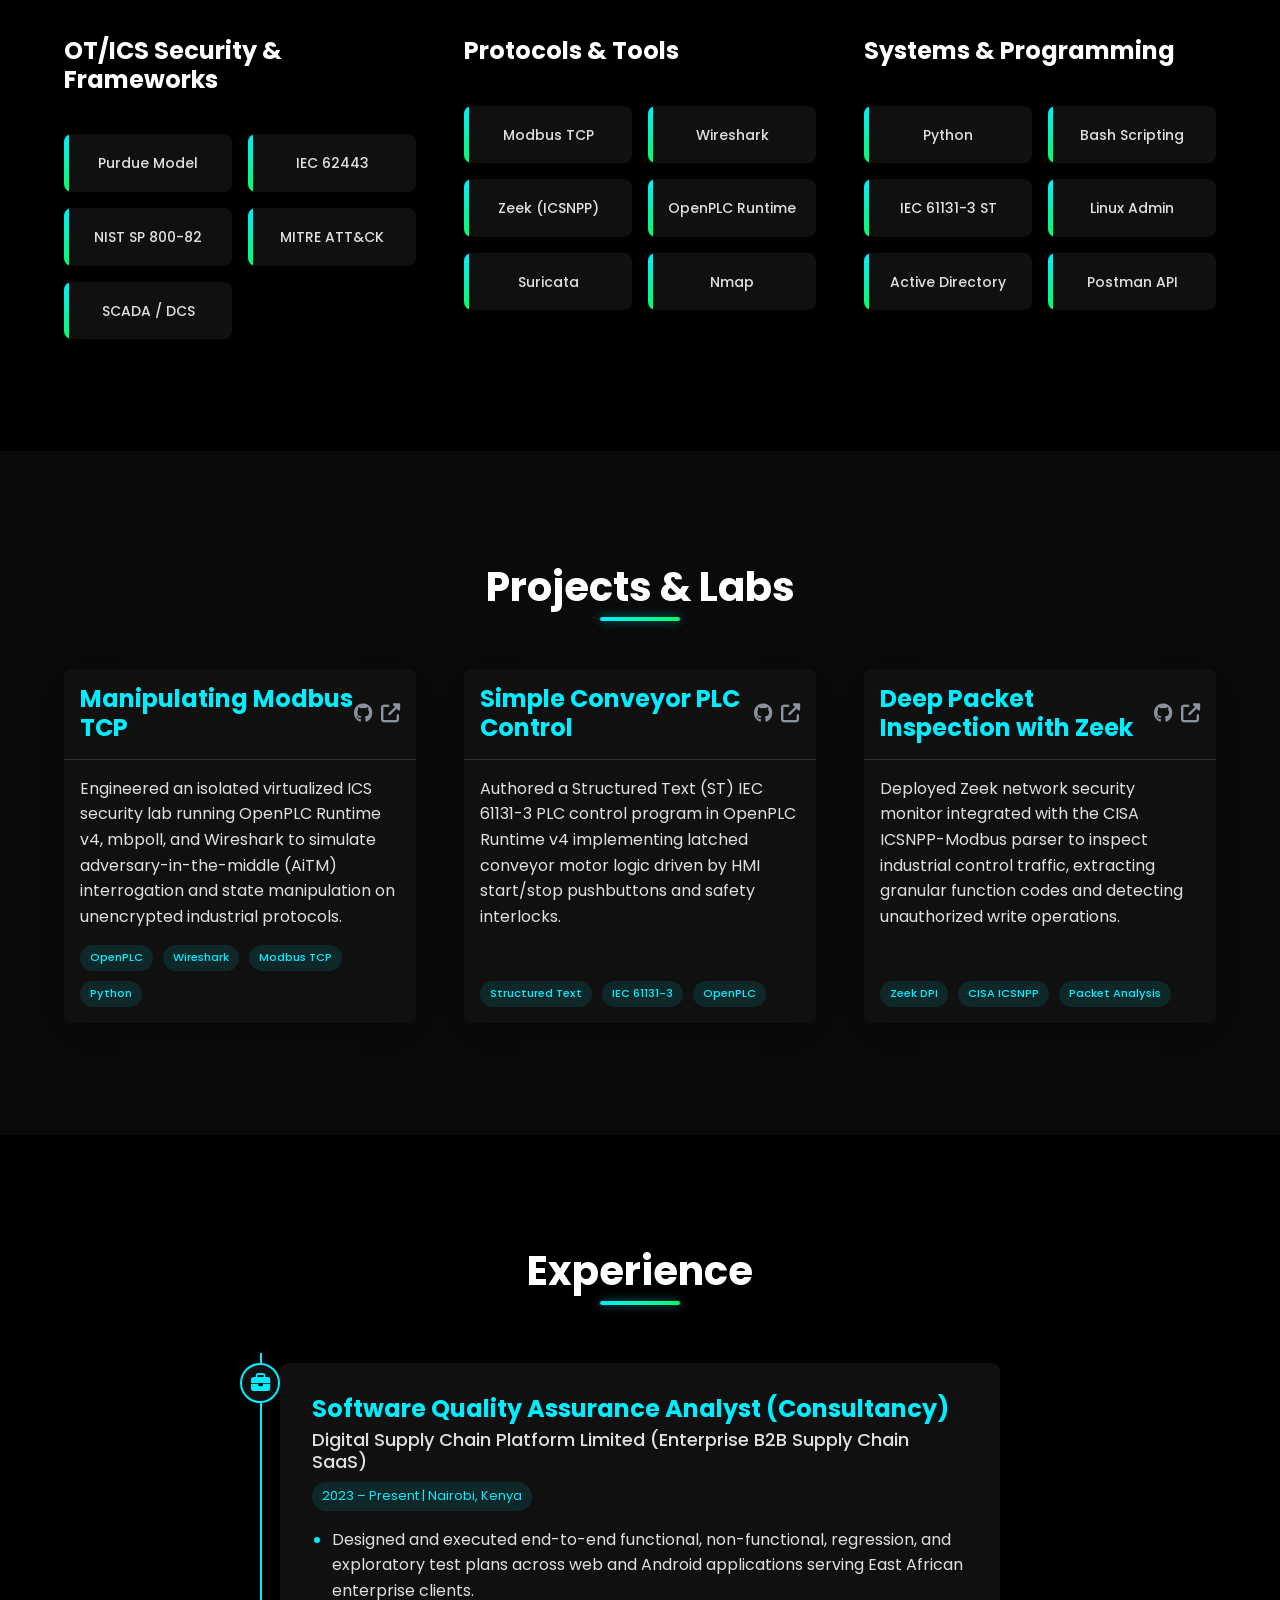
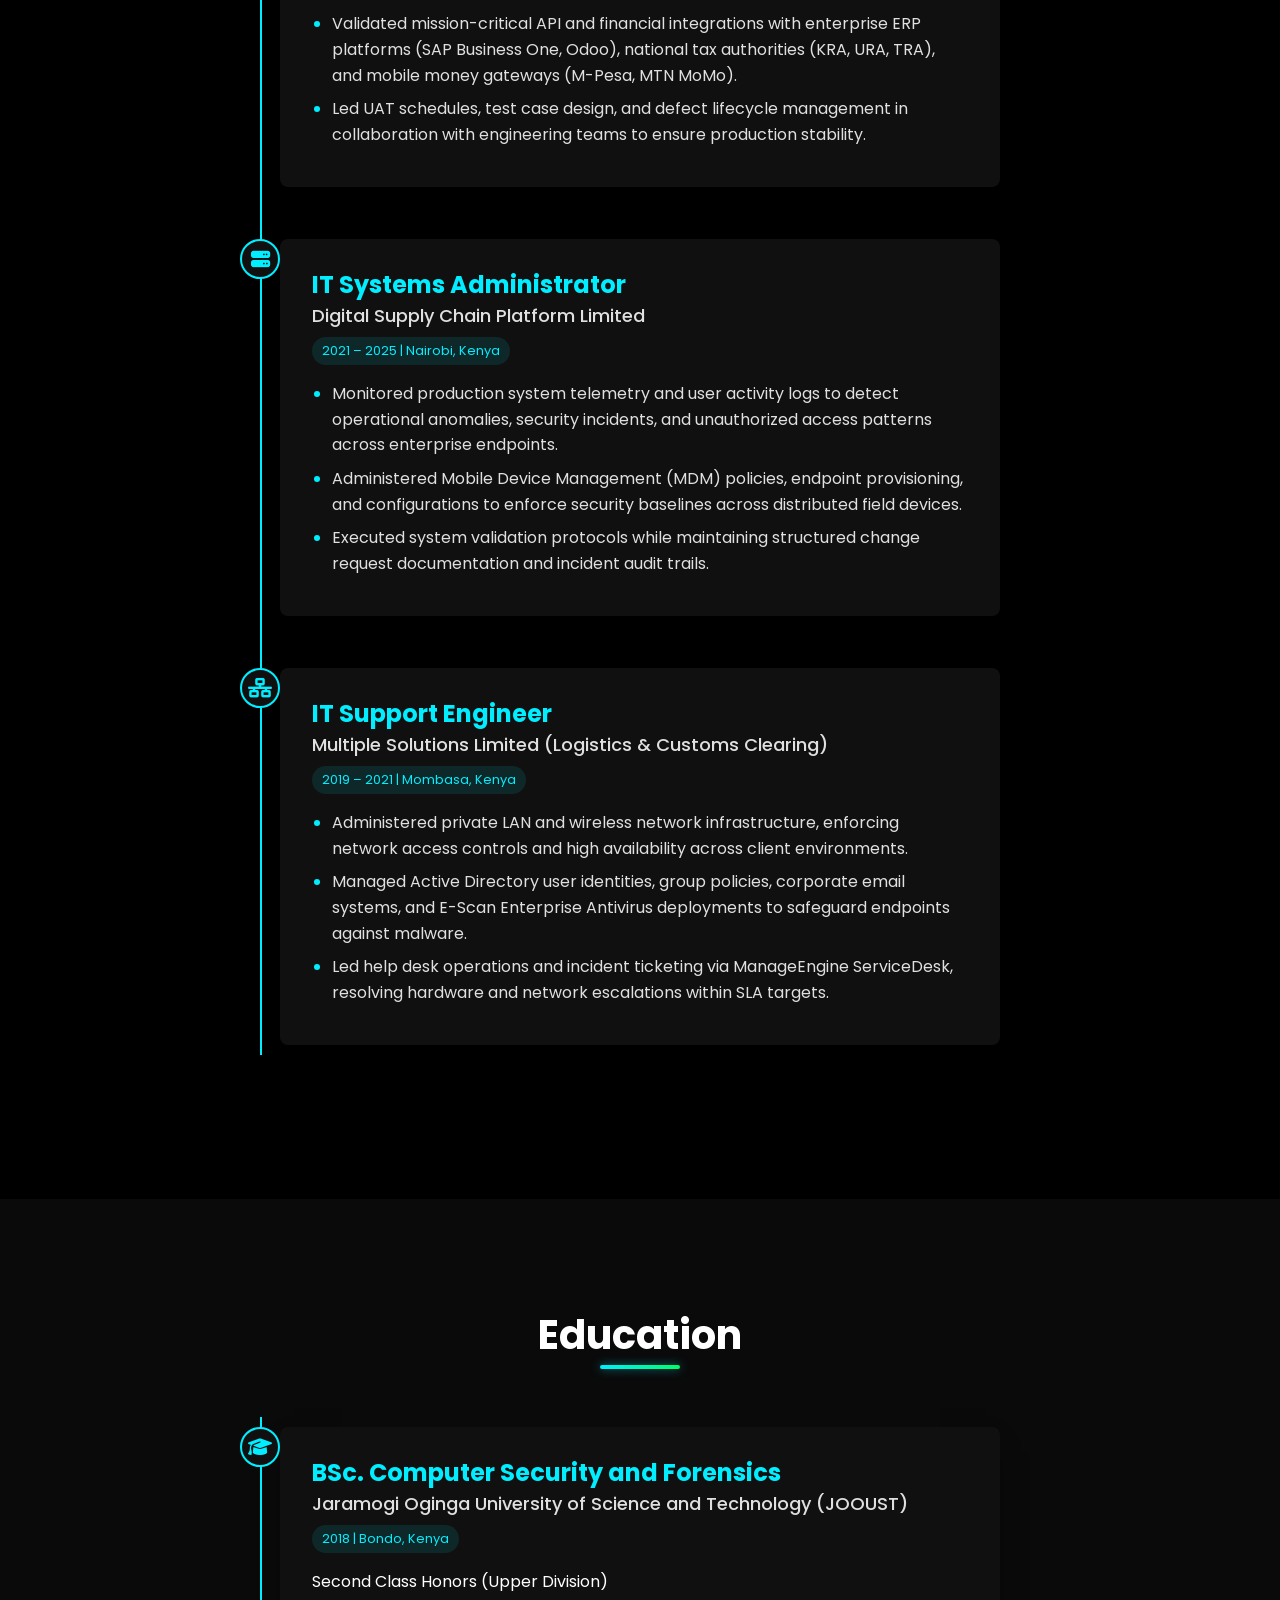
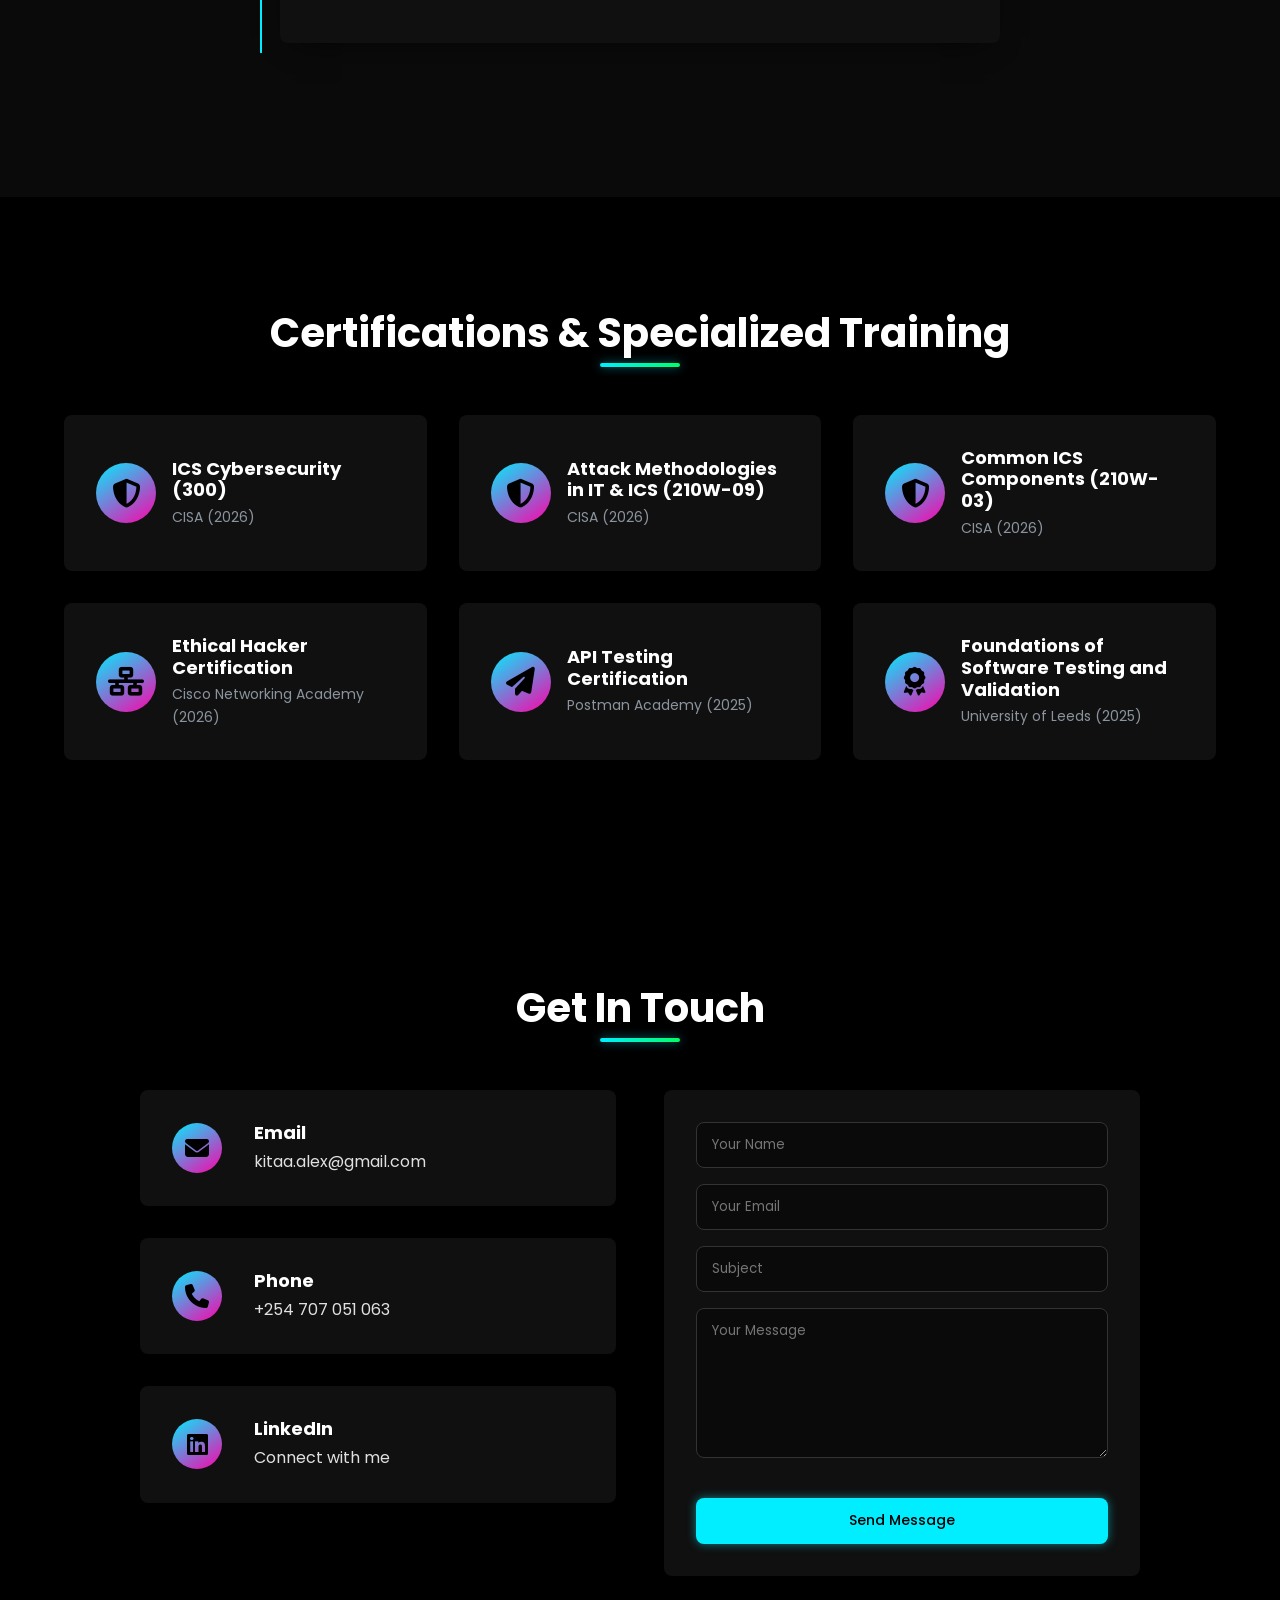
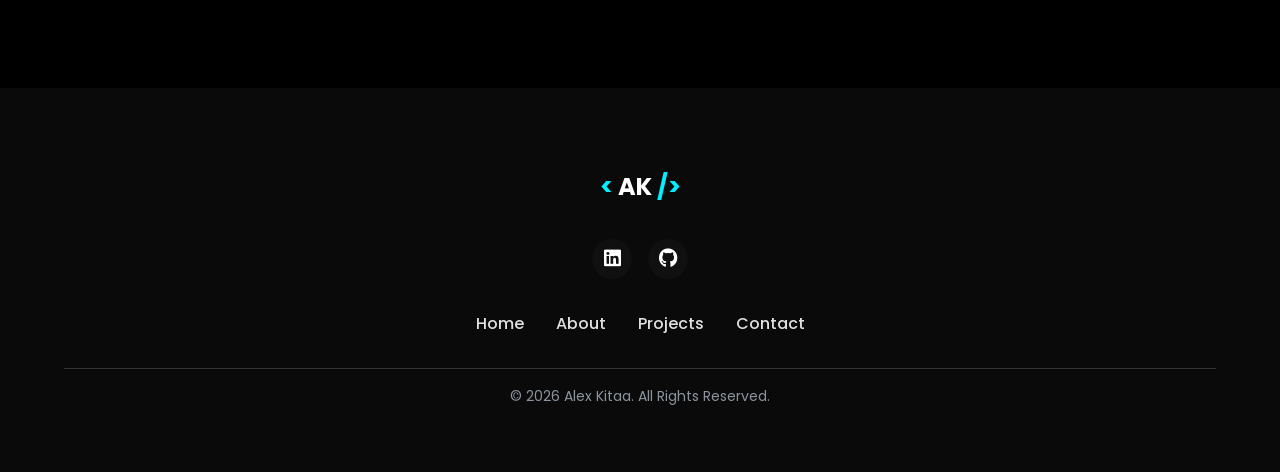
==== commit 86929b17: "Remove 'Article' link from navigation Removed the 'Article' link from the navigation menu." ====
--- a/index.html
+++ b/index.html
@@ -24,7 +24,6 @@
                     <li><a href="#experience">Experience</a></li>
                     <li><a href="#education">Education</a></li>
                     <li><a href="#certifications">Certifications</a></li>
-                    <li><a href="#article">Article</a></li>
                     <li><a href="#contact">Contact</a></li>
                 </ul>
                 <div class="hamburger">
@@ -393,18 +392,18 @@
                     </div>
                 </div>
                 <div class="contact-form-container">
-                    <form id="contact-form">
+                    <form id="contact-form" action="mailto:kitaa.alex@gmail.com" method="POST" enctype="text/plain">
                         <div class="form-group">
-                            <input type="text" id="name" placeholder="Your Name" required>
+                            <input type="text" id="name" name="Name" placeholder="Your Name" required>
                         </div>
                         <div class="form-group">
-                            <input type="email" id="email" placeholder="Your Email" required>
+                            <input type="email" id="email" name="Email" placeholder="Your Email" required>
                         </div>
                         <div class="form-group">
-                            <input type="text" id="subject" placeholder="Subject" required>
+                            <input type="text" id="subject" name="Subject" placeholder="Subject" required>
                         </div>
                         <div class="form-group">
-                            <textarea id="message" placeholder="Your Message" required></textarea>
+                            <textarea id="message" name="Message" placeholder="Your Message" required></textarea>
                         </div>
                         <button type="submit" class="btn primary-btn">Send Message</button>
                     </form>
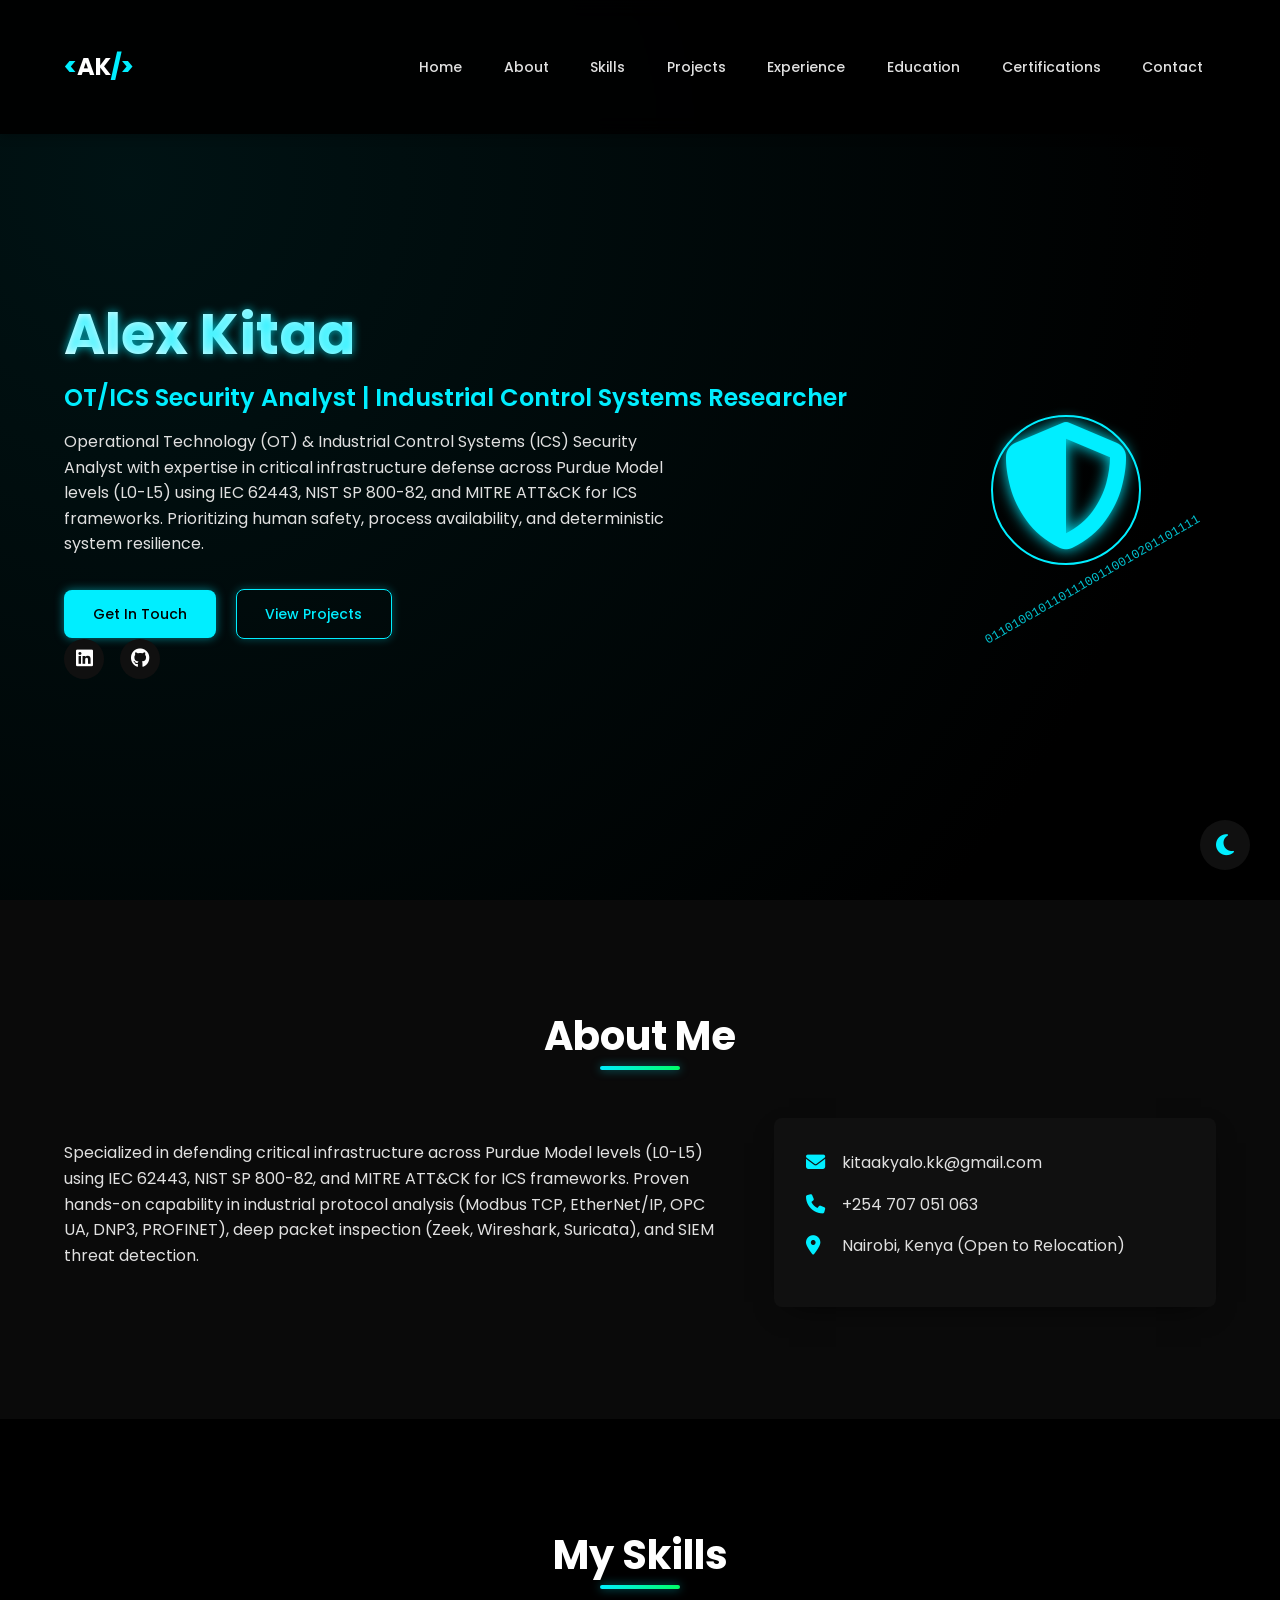
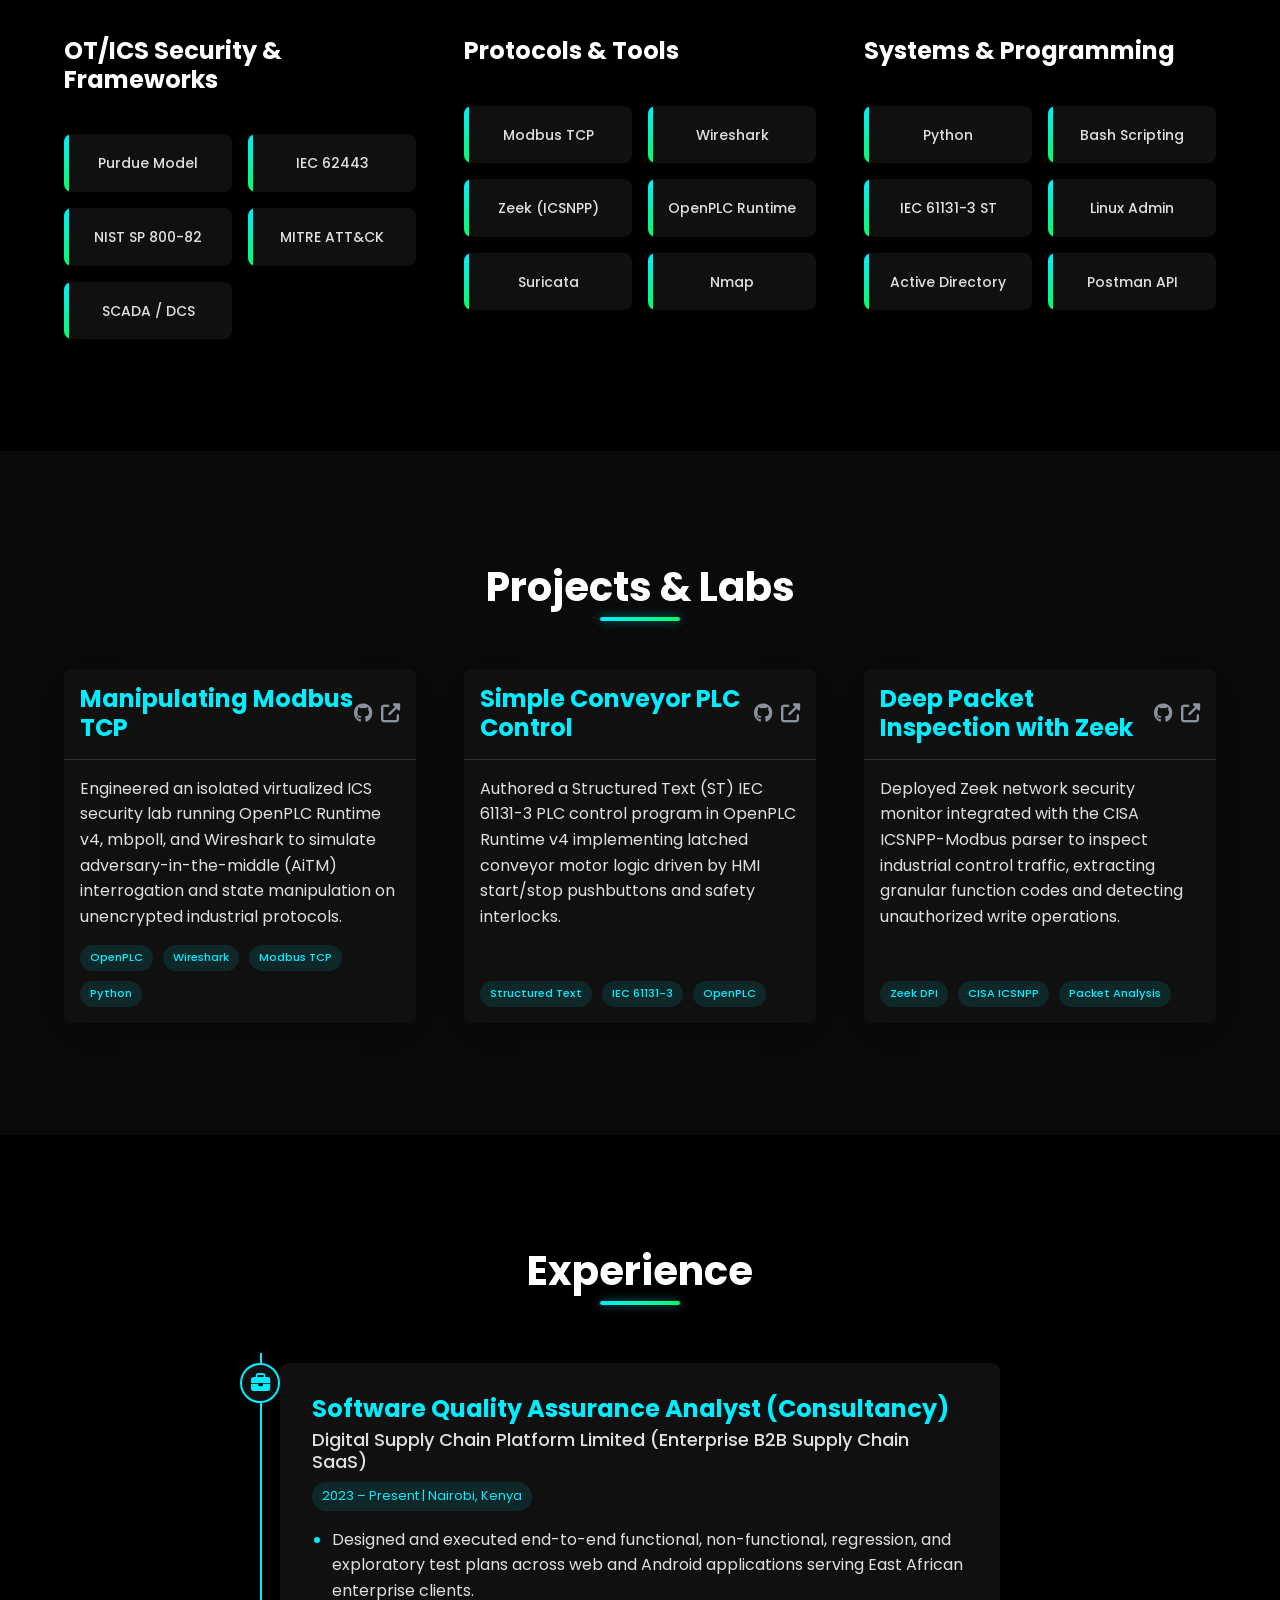
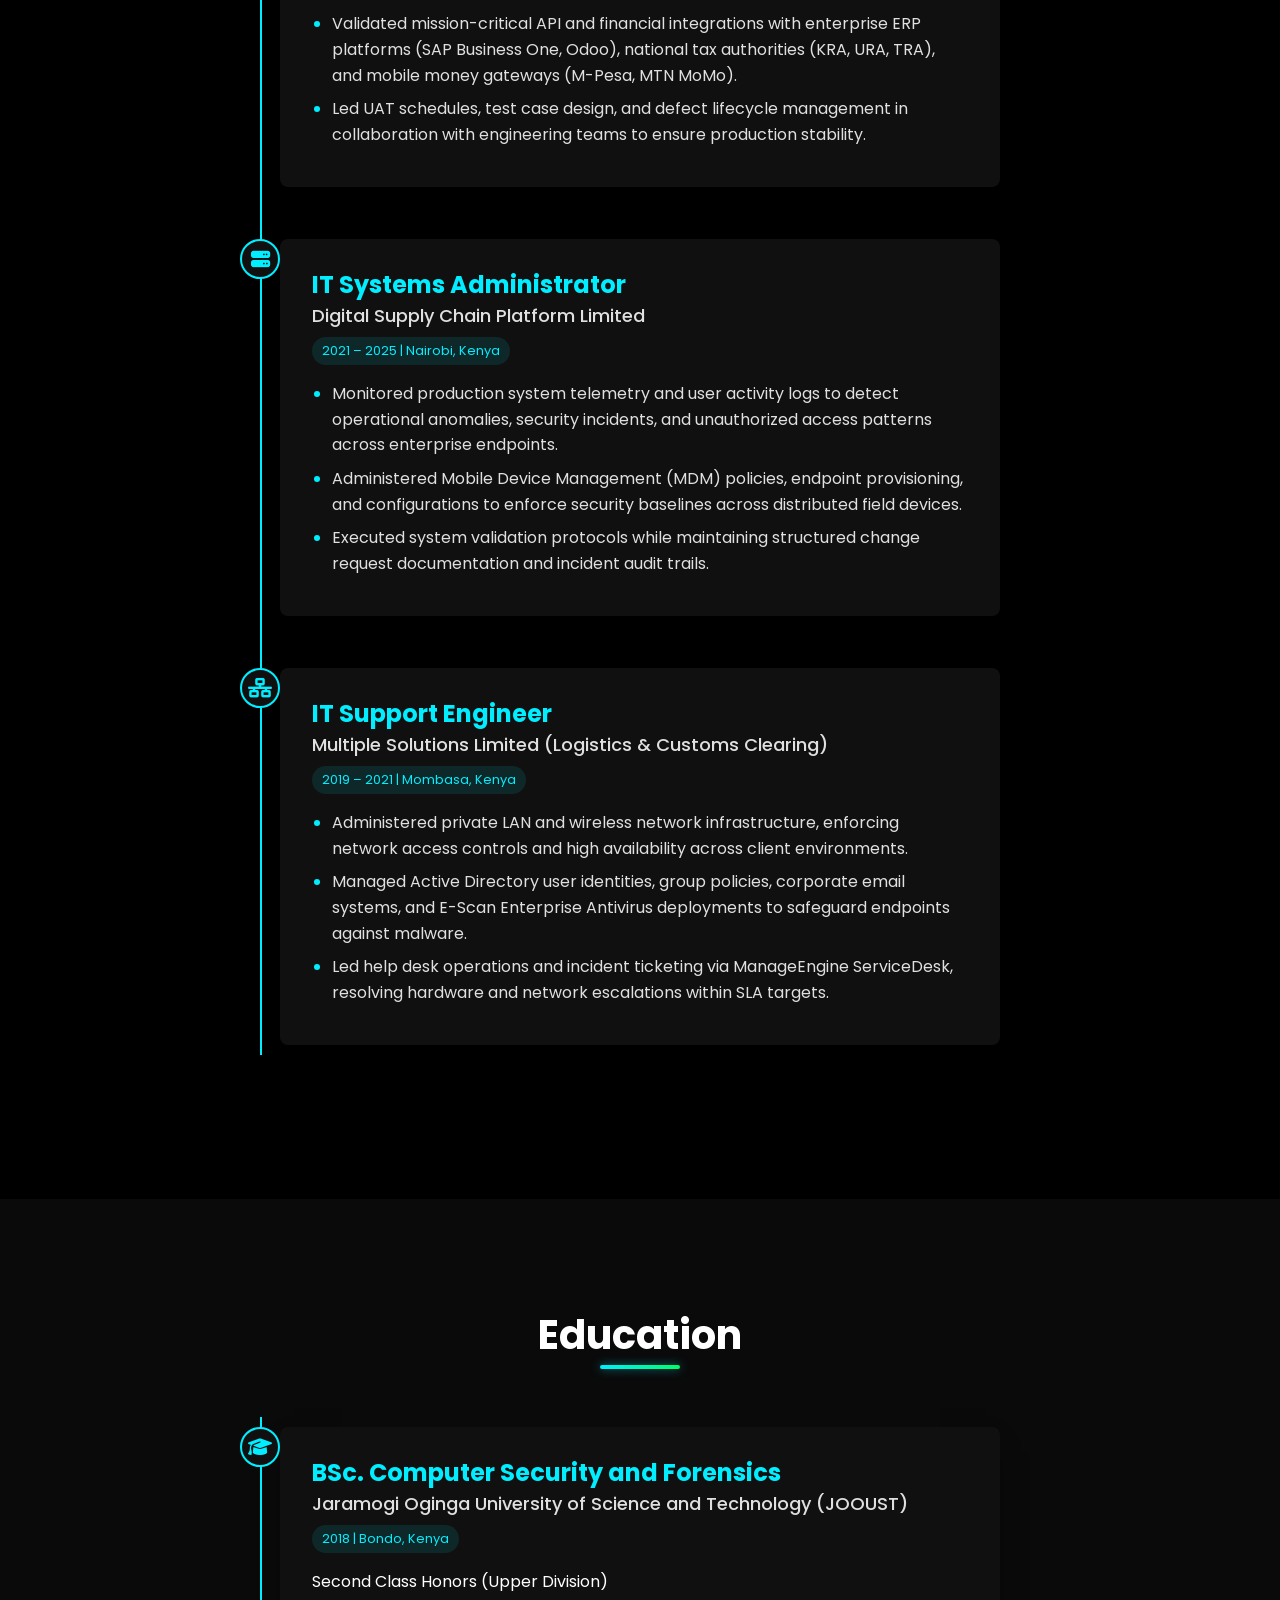
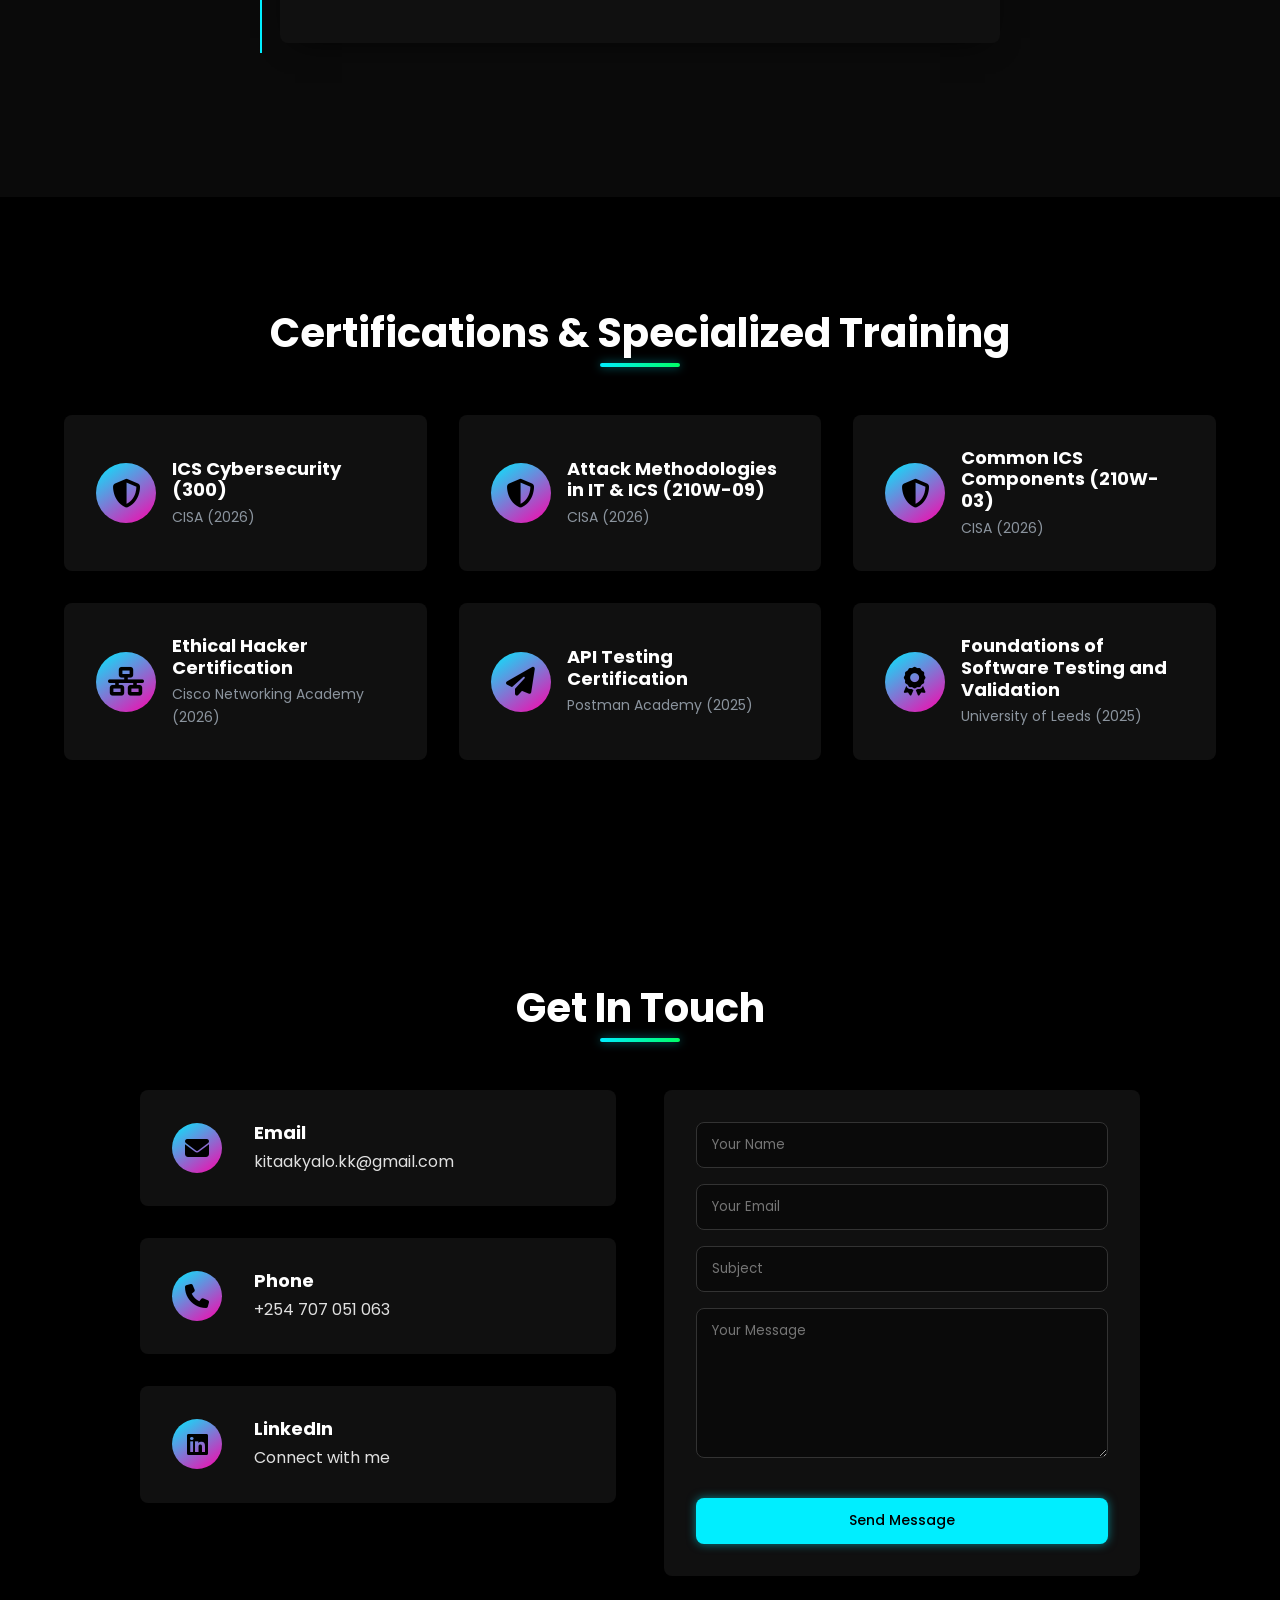
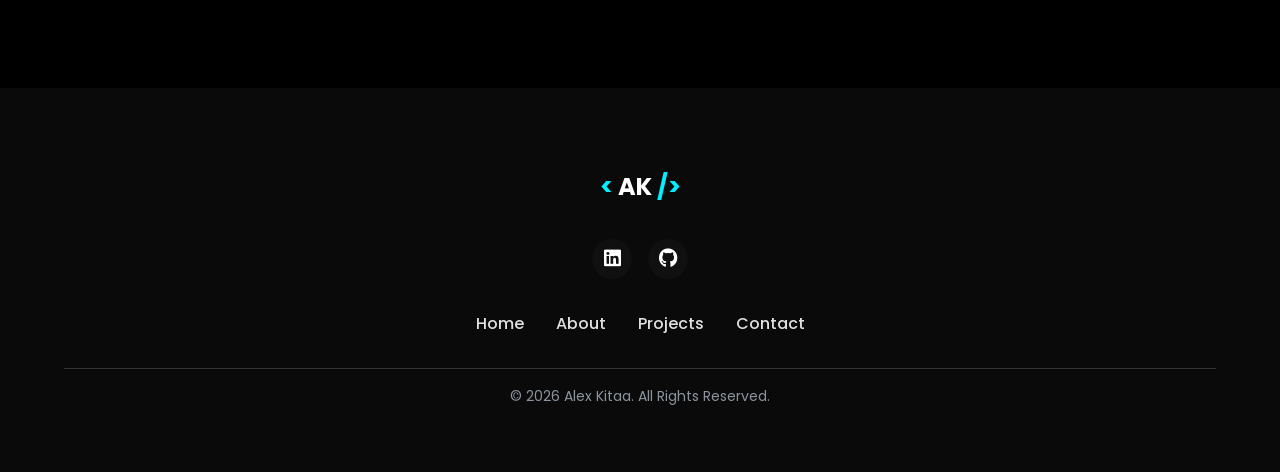
==== commit cb39dca5: "Change contact email and form submission method Updated contact email and form action to use Web3For" ====
--- a/index.html
+++ b/index.html
@@ -79,7 +79,7 @@
                 <div class="contact-info">
                     <div class="contact-item">
                         <i class="fas fa-envelope"></i>
-                        <span>kitaa.alex@gmail.com</span>
+                        <span>kitaakyalo.kk@gmail.com</span>
                     </div>
                     <div class="contact-item">
                         <i class="fas fa-phone"></i>
@@ -369,7 +369,7 @@
                         </div>
                         <div class="text">
                             <h3>Email</h3>
-                            <p>kitaa.alex@gmail.com</p>
+                            <p>kitaakyalo.kk@gmail.com</p>
                         </div>
                     </div>
                     <div class="contact-info-item">
@@ -392,7 +392,13 @@
                     </div>
                 </div>
                 <div class="contact-form-container">
-                    <form id="contact-form" action="mailto:kitaa.alex@gmail.com" method="POST" enctype="text/plain">
+                    <form id="contact-form" action="https://api.web3forms.com/submit" method="POST">
+                        <!-- Replace with your actual Web3Forms Access Key -->
+                        <input type="hidden" name="access_key" value="60c0402a-ce8d-45f6-ba2d-bb96cf6a0907">
+                        
+                        <!-- Botpress / Spam Honeypot Field -->
+                        <input type="checkbox" name="botcheck" class="hidden" style="display: none;">
+                        
                         <div class="form-group">
                             <input type="text" id="name" name="Name" placeholder="Your Name" required>
                         </div>
